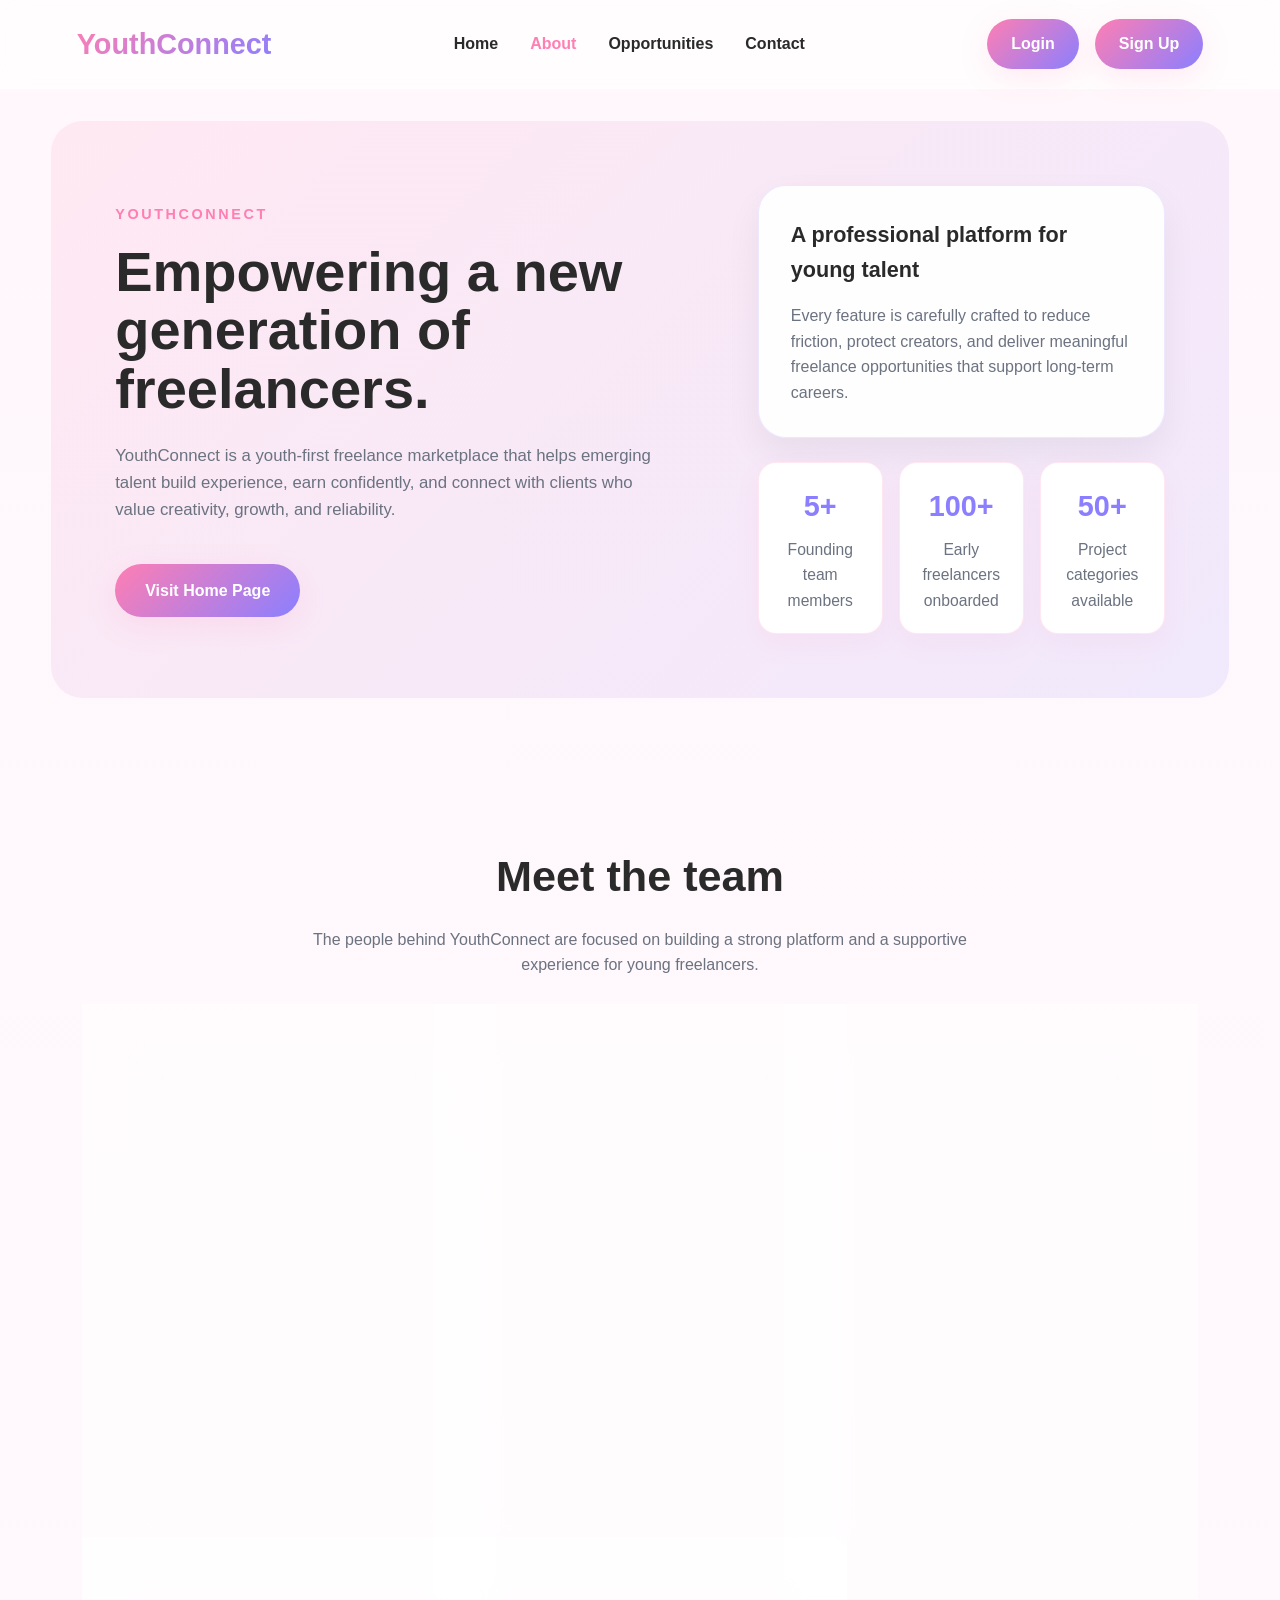
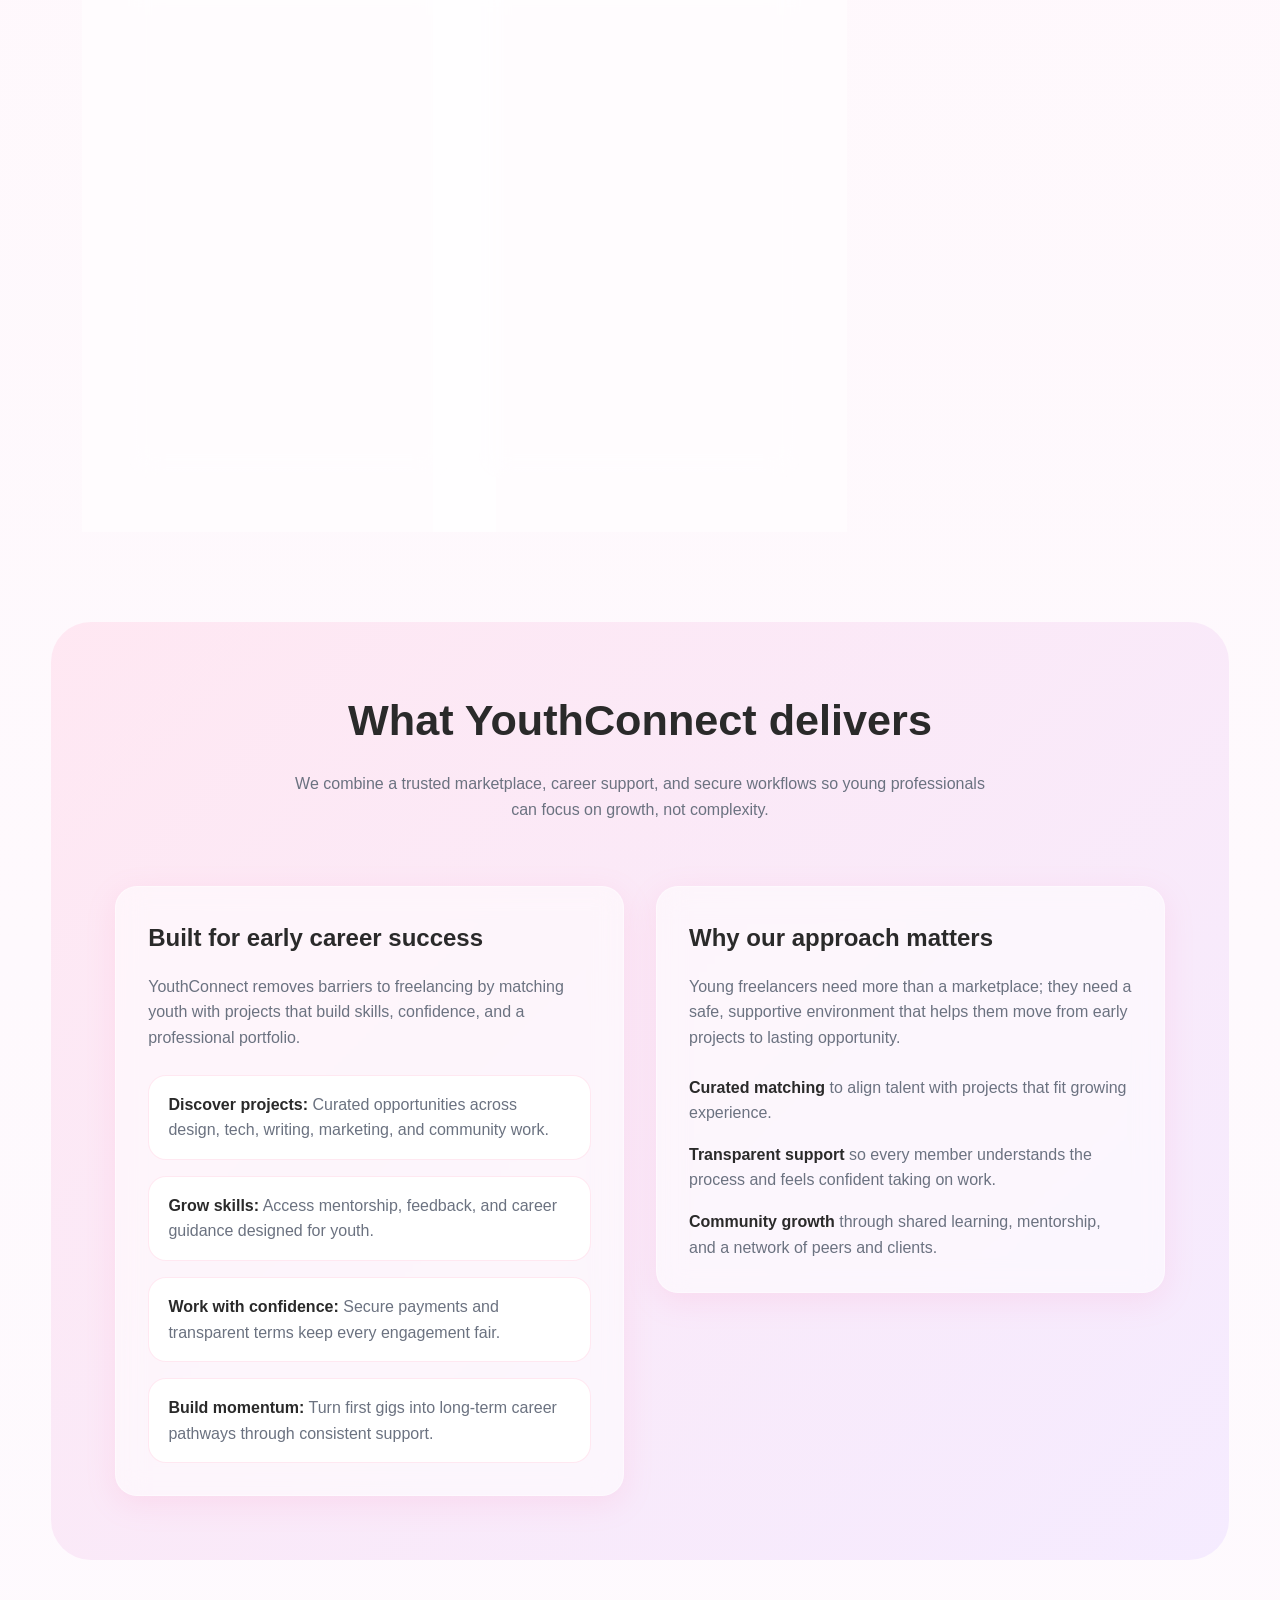
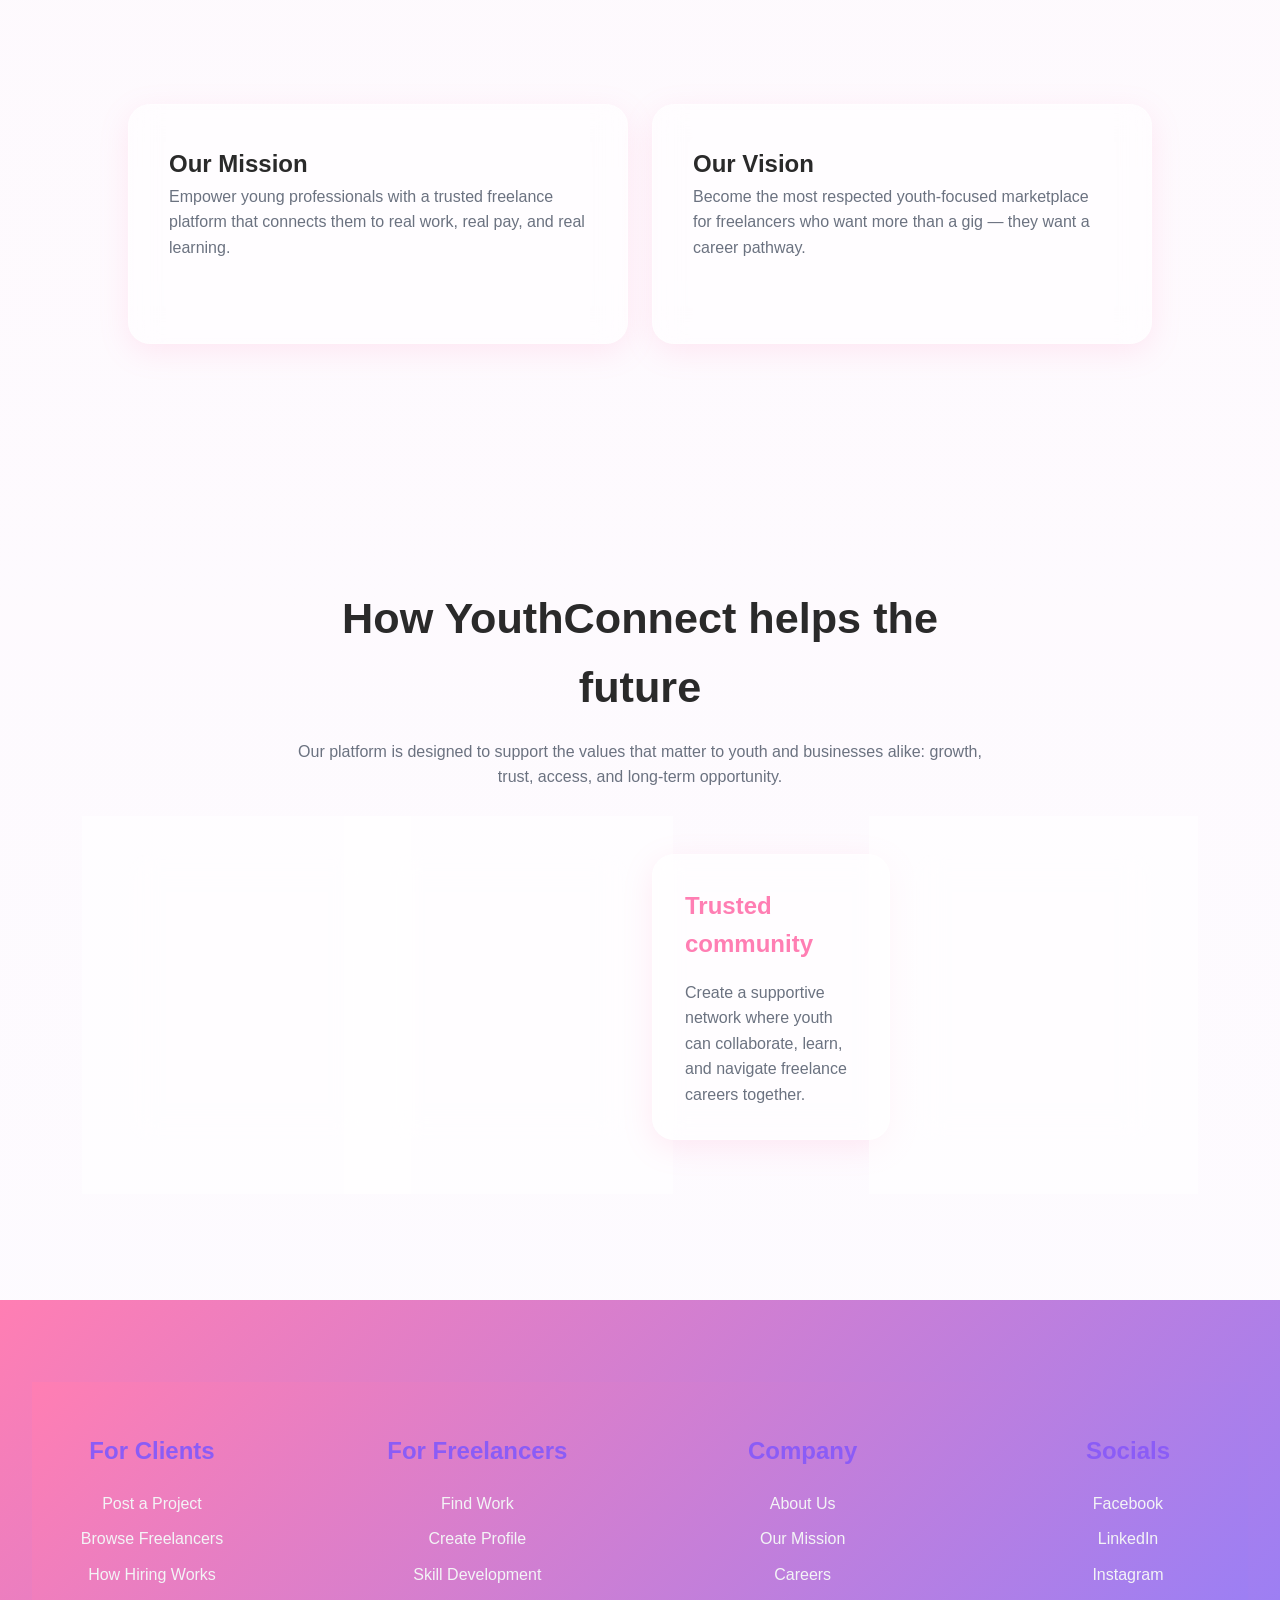
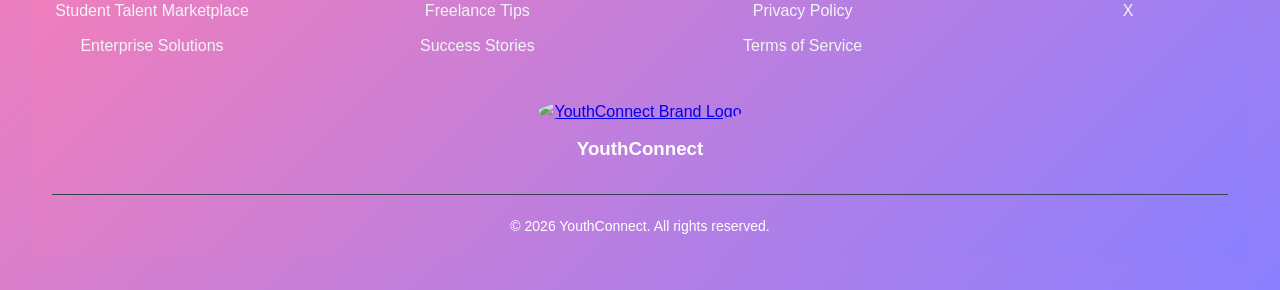
==== about.html @ 181a92e0 "added about html css" ====
<!DOCTYPE html>
<html lang="en">
<head>
    <meta charset="UTF-8">
    <meta name="viewport" content="width=device-width, initial-scale=1.0">
    <title>About YouthConnect</title>
    <link rel="stylesheet" href="about.css" />
    <link rel="stylesheet" href="navbar.css">
    <!-- FontAwesome Icons (Mirrored from opportunities page for the navbar elements) -->
    <link rel="stylesheet" href="https://cdnjs.cloudflare.com/ajax/libs/font-awesome/6.5.1/css/all.min.css">
    <!-- Google Fonts -->
    <link rel="preconnect" href="https://fonts.googleapis.com">
    <link rel="preconnect" href="https://fonts.gstatic.com" crossorigin>
    <link href="https://fonts.googleapis.com/css2?family=Plus+Jakarta+Sans:wght=400;500;600;700;800&display=swap" rel="stylesheet">
</head>
<body>

    <header class="navbar">
        <div class="logo">
            <h1>YouthConnect</h1>
        </div>

        <nav>
            <ul class="nav-links">
                <li><a href="home.html">Home</a></li>
                <li><a href="about.html" class="active">About</a></li>
                <li><a href="opportunities.html">Opportunities</a></li>
                <li><a href="contact.html">Contact</a></li>
            </ul>
        </nav>

        <div class="auth-wrapper">
            <!-- State A: Logged Out UI -->
            <div class="auth-buttons" id="logged-out-ui">
                <a href="login.html" class="login-btn">Login</a>
                <a href="signup.html" class="signup-btn">Sign Up</a>
            </div>

            <!-- State B: Logged In User UI (Managed by navbar.js) -->
            <div class="user-profile-menu" id="logged-in-ui" style="display: none;">
                <div class="profile-trigger" style="display: flex; align-items: center; gap: 0.5rem; cursor: pointer;">
                    <span id="user-display-name" style="font-weight: 600; font-size: 0.95rem;">User</span>
                    <i class="fa-solid fa-circle-user" style="font-size: 1.8rem; color: #8b7fff;"></i>
                    <i class="fa-solid fa-chevron-down" style="font-size: 0.75rem; opacity: 0.7;"></i>
                </div>
                
                <div class="profile-dropdown" id="profile-dropdown-menu" style="display: none;">
                    <a href="#" id="logout-link"><i class="fa-solid fa-right-from-bracket"></i> Log Out</a>
                </div>
            </div>
        </div>
    </header>

    <main>
        <section class="about-hero" id="about">
            <div class="about-hero-copy">
                <span class="eyebrow">YouthConnect</span>
                <h1>Empowering a new generation of freelancers.</h1>
                <p>YouthConnect is a youth-first freelance marketplace that helps emerging talent build experience, earn confidently, and connect with clients who value creativity, growth, and reliability.</p>
                <div class="hero-actions">
                    <a href="home.html" class="primary-btn">Visit Home Page</a>
                </div>
            </div>

            <aside class="hero-highlight">
                <div class="hero-card">
                    <h3>A professional platform for young talent</h3>
                    <p>Every feature is carefully crafted to reduce friction, protect creators, and deliver meaningful freelance opportunities that support long-term careers.</p>
                </div>
                <div class="stats-group">
                    <div class="stat-pill">
                        <strong>5+</strong>
                        <span>Founding team members</span>
                    </div>
                    <div class="stat-pill">
                        <strong>100+</strong>
                        <span>Early freelancers onboarded</span>
                    </div>
                    <div class="stat-pill">
                        <strong>50+</strong>
                        <span>Project categories available</span>
                    </div>
                </div>
            </aside>
        </section>

        <section class="team" id="team">
            <div class="section-heading">
                <h2>Meet the team</h2>
                <p>The people behind YouthConnect are focused on building a strong platform and a supportive experience for young freelancers.</p>
            </div>

            <div class="team-grid">
                <article class="profile-card card">
                    <img src="matt.jpg" alt="Founder of YouthConnect">
                    <h3>Matthew Adriaanse</h3>
                    <p>Leading the vision to make freelance work accessible for young people.</p>
                </article>
                <article class="profile-card card">
                    <img src="zara.jpg" alt="Product Lead at YouthConnect">
                    <h3>Zaraah Okkers</h3>
                    <p>Designs intuitive tools and features that help talent thrive.</p>
                </article>
                <article class="profile-card card">
                    <img src="nhlaks.jpg" alt="Community Lead at YouthConnect">
                    <h3>Nhlakanipho Luthuli</h3>
                    <p>Builds support, mentorship, and learning programs for our members.</p>
                </article>
                <article class="profile-card card">
                    <img src="khanya.jpg" alt="Growth Lead at YouthConnect">
                    <h3>Khanya Gcilitshana</h3>
                    <p>Expands opportunities and partnerships for freelancers and clients.</p>
                </article>
                <article class="profile-card card">
                    <img src="ish.png" alt="Support Lead at YouthConnect">
                    <h3>Ishma-iel Gray</h3>
                    <p>Ensures every member receives prompt help and a safe experience.</p>
                </article>
            </div>
        </section>

        <section class="about-section">
            <div class="section-heading">
                <h2>What YouthConnect delivers</h2>
                <p>We combine a trusted marketplace, career support, and secure workflows so young professionals can focus on growth, not complexity.</p>
            </div>

            <div class="about-grid">
                <div class="card">
                    <h3>Built for early career success</h3>
                    <p>YouthConnect removes barriers to freelancing by matching youth with projects that build skills, confidence, and a professional portfolio.</p>

                    <ul class="feature-list">
                        <li><strong>Discover projects:</strong> Curated opportunities across design, tech, writing, marketing, and community work.</li>
                        <li><strong>Grow skills:</strong> Access mentorship, feedback, and career guidance designed for youth.</li>
                        <li><strong>Work with confidence:</strong> Secure payments and transparent terms keep every engagement fair.</li>
                        <li><strong>Build momentum:</strong> Turn first gigs into long-term career pathways through consistent support.</li>
                    </ul>
                </div>

                <div class="card">
                    <h3>Why our approach matters</h3>
                    <p>Young freelancers need more than a marketplace; they need a safe, supportive environment that helps them move from early projects to lasting opportunity.</p>

                    <ul class="feature-list simple-list">
                        <li><strong>Curated matching</strong> to align talent with projects that fit growing experience.</li>
                        <li><strong>Transparent support</strong> so every member understands the process and feels confident taking on work.</li>
                        <li><strong>Community growth</strong> through shared learning, mentorship, and a network of peers and clients.</li>
                    </ul>
                </div>
            </div>
        </section>

        <section class="mission-vision">
            <div class="card">
                <h2>Our Mission</h2>
                <p>Empower young professionals with a trusted freelance platform that connects them to real work, real pay, and real learning.</p>
            </div>
            <div class="card">
                <h2>Our Vision</h2>
                <p>Become the most respected youth-focused marketplace for freelancers who want more than a gig — they want a career pathway.</p>
            </div>
        </section>

        <section class="values">
            <div class="section-heading">
                <h2>How YouthConnect helps the future</h2>
                <p>Our platform is designed to support the values that matter to youth and businesses alike: growth, trust, access, and long-term opportunity.</p>
            </div>

            <div class="values-grid">
                <div class="card">
                    <h3>Skill growth</h3>
                    <p>Deliver training, workshops, and project feedback that prepares youth for tomorrow’s economy.</p>
                </div>
                <div class="card">
                    <h3>Economic access</h3>
                    <p>Open up new income opportunities through freelance work with fair fees and transparent terms.</p>
                </div>
                <div class="card">
                    <h3>Trusted community</h3>
                    <p>Create a supportive network where youth can collaborate, learn, and navigate freelance careers together.</p>
                </div>
                <div class="card">
                    <h3>Future pathways</h3>
                    <p>Connect young talent with mentors, internships, and career-building opportunities beyond one-off jobs.</p>
                </div>
            </div>
        </section>

        <footer>
           <!-- Footer -->
    <footer class="footer">
        <div class="footer-container">
            <div class="footer-column">
                <h3>For Clients</h3>
                <a href="#">Post a Project</a>
                <a href="#">Browse Freelancers</a>
                <a href="#">How Hiring Works</a>
                <a href="#">Student Talent Marketplace</a>
                <a href="#">Enterprise Solutions</a>
            </div>

            <div class="footer-column">
                <h3>For Freelancers</h3>
                <a href="#">Find Work</a>
                <a href="#">Create Profile</a>
                <a href="#">Skill Development</a>
                <a href="#">Freelance Tips</a>
                <a href="#">Success Stories</a>
            </div>

            <div class="footer-column">
                <h3>Company</h3>
                <a href="#">About Us</a>
                <a href="#">Our Mission</a>
                <a href="#">Careers</a>
                <a href="#">Privacy Policy</a>
                <a href="#">Terms of Service</a>
            </div>

            <div class="footer-column">
                <h3>Socials</h3>
                <a href="#">Facebook</a>
                <a href="#">LinkedIn</a>
                <a href="#">Instagram</a> 
                <a href="#">X</a> 
            </div>
        </div>

        <div class="footer-brand">
            <a href="https://ibb.co/zVdP4JpR"><img src="https://i.ibb.co/fdJrxvfp/Chat-GPT-Image-Jun-17-2026-10-28-59-AM.png" alt="YouthConnect Brand Logo" border="0"></a>
            <h3>YouthConnect</h3>
        </div>

        <div class="footer-bottom">
            <p>&copy; 2026 YouthConnect. All rights reserved.</p>
        </div>
    
        </footer>
    </main>

    <!-- Script placed safely outside of main component wrapper to prevent execution delays -->
    <script src="navbar.js"></script>
</body>
</html>
---- about.css ----
/* =========================
   ROOT
========================= */

:root {
    --pink-main: #ff7eb3;
    --pink-soft: #ffc1dd;
    --pink-light: #fff0f6;

    --purple: #8b7fff;

    --white: #ffffff;

    --text-dark: #2a2a2a;
    --text-light: #6b7280;

    --border: #f1d4e4;

    --shadow:
        0 8px 30px rgba(255, 126, 179, 0.15);

    --gradient:
        linear-gradient(
            135deg,
            #ff7eb3,
            #8b7fff
        );

    --radius: 22px;
}

/* =========================
   RESET
========================= */

* {
    margin: 0;
    padding: 0;

    box-sizing: border-box;
}

html {
    scroll-behavior: smooth;
}

body {
    font-family: "Inter", sans-serif;

    background:
        linear-gradient(
            to bottom,
            #fff7fb,
            #fdfbff
        );

    color: var(--text-dark);

    line-height: 1.6;
}

/* =========================
   HERO
========================= */

.hero {
    min-height: 92vh;

    display: flex;
    justify-content: center;
    align-items: center;

    text-align: center;

    padding: 4rem 6%;
}

.hero-content {
    max-width: 850px;
}

.hero h2 {
    font-size: 4.2rem;

    line-height: 1.1;

    margin-bottom: 1.5rem;

    font-weight: 800;

    background: var(--gradient);

    -webkit-background-clip: text;
    background-clip: text;

    color: transparent;
}

.hero p {
    font-size: 1.2rem;

    color: var(--text-light);

    margin-bottom: 2rem;
}

.hero-buttons {
    display: flex;

    justify-content: center;

    gap: 1rem;

    flex-wrap: wrap;
}

/* =========================
   BUTTONS
========================= */

.primary-btn {
    display: inline-block;

    text-decoration: none;

    background: var(--gradient);

    color: var(--white);

    padding: 14px 30px;

    border-radius: 999px;

    font-weight: 600;

    border: none;

    cursor: pointer;

    box-shadow: var(--shadow);

    transition: 0.3s ease;
}

.primary-btn:hover {
    transform: translateY(-3px);
}

.secondary-btn {
    display: inline-block;

    text-decoration: none;

    color: var(--text-dark);

    padding: 14px 30px;

    border-radius: 999px;

    border: 1px solid var(--border);

    background: rgba(255,255,255,0.6);

    font-weight: 600;

    transition: 0.3s ease;
}

.secondary-btn:hover {
    background: rgba(255,255,255,0.9);
}

/* =========================
   SECTIONS
========================= */

section {
    padding: 6rem 6%;
}

.section-heading {
    text-align: center;

    max-width: 700px;

    margin: auto auto 4rem;
}

.section-heading h2 {
    font-size: 2.7rem;

    margin-bottom: 1rem;
}

.section-heading p {
    color: var(--text-light);
}

/* =========================
   HOW IT WORKS
========================== */
.how-it-works {
  padding: 6rem 2rem;
  text-align: center;
}

.how-it-works h2 {
  font-size: 2.5rem;
  margin-bottom: 1rem;
}

.section-subtitle {
  margin-bottom: 3rem;
  color: #666;
}

.steps-container {
  display: flex;
  justify-content: center;
  gap: 2rem;
  flex-wrap: wrap;
}

.step-card {
  width: 250px;
  padding: 2rem;
  border-radius: 15px;
  background: white;
  box-shadow: 0 5px 15px rgba(0, 0, 0, 0.1);
  transition: all 0.3s ease;
}

.step-card:hover {
  transform: translateY(-8px);
}

.step-card h3 {
  margin-bottom: 1rem;
}

.step-card i {
  font-size: 3rem;
  margin-bottom: 1rem;
  background: var(--gradient);
  background-clip: text;
  -webkit-background-clip: text;
  color: transparent;
}

.step-card:hover i {
  transform: scale(1.2);
}

.step-card i {
  transition: transform 0.3s ease;
}
/* =========================
   ABOUT SECTION
========================= */

.about-section {
    background:
        linear-gradient(
            135deg,
            rgba(255, 228, 240, 0.8),
            rgba(243, 232, 255, 0.8)
        );

    border-radius: 40px;

    margin: 0 4%;
}

/* =========================
   CARDS
========================= */

.cards-container {
    display: grid;

    grid-template-columns:
        repeat(auto-fit, minmax(260px, 1fr));

    gap: 2rem;
}

.card {
    background:
        rgba(255,255,255,0.55);

    -webkit-backdrop-filter: blur(14px);
    backdrop-filter: blur(14px);

    border:
        1px solid rgba(255,255,255,0.4);

    border-radius: var(--radius);

    padding: 2rem;

    box-shadow: var(--shadow);

    transition: 0.3s ease;
}

.card:hover {
    transform: translateY(-8px);

    box-shadow:
        0 18px 40px rgba(255, 126, 179, 0.18);
}

.card h3 {
    margin-bottom: 1rem;

    font-size: 1.5rem;
}

.card p {
    color: var(--text-light);
}

/* =========================
   OPPORTUNITY GRID
========================= */

.opportunity-grid {
    display: grid;

    grid-template-columns:
        repeat(auto-fit, minmax(260px, 1fr));

    gap: 1.5rem;

    margin-top: 3rem;
}

.opportunity-card {
    background:
        rgba(255,255,255,0.7);

    -webkit-backdrop-filter: blur(12px);
    backdrop-filter: blur(12px);

    border:
        1px solid rgba(255,255,255,0.5);

    border-radius: 24px;

    padding: 2rem;

    min-height: 180px;

    display: flex;
    justify-content: space-between;
    align-items: flex-start;

    transition: 0.3s ease;

    box-shadow:
        0 8px 25px rgba(255, 126, 179, 0.12);
}

.opportunity-card:hover {
    transform: translateY(-6px);

    box-shadow:
        0 16px 40px rgba(255, 126, 179, 0.2);
}

.opportunity-card h3 {
    font-size: 1.7rem;

    font-weight: 600;

    line-height: 1.3;

    max-width: 180px;
}

.opportunity-card span {
    font-size: 2rem;
}

/* MOBILE */

@media (max-width: 600px) {

    .opportunity-card {
        min-height: 150px;
    }

    .opportunity-card h3 {
        font-size: 1.4rem;
    }

}
/* =========================
   CONTACT FORM
========================= */

.contact-form {
    max-width: 700px;

    margin: auto;

    display: flex;
    flex-direction: column;

    gap: 1rem;
}

.contact-form input,
.contact-form textarea {
    width: 100%;

    padding: 16px;

    border-radius: 16px;

    border: none;

    background:
        rgba(255,255,255,0.75);

    font-size: 1rem;

    font-family: inherit;

    box-shadow:
        0 4px 15px rgba(0,0,0,0.03);
}

.contact-form textarea {
    min-height: 180px;

    resize: vertical;
}

.contact-form input:focus,
.contact-form textarea:focus {
    outline: none;

    box-shadow:
        0 0 0 4px rgba(255, 193, 221, 0.6);
}

.about-hero {
    display: grid;
    grid-template-columns: 1.2fr 0.8fr;
    align-items: center;
    gap: 2rem;
    background: linear-gradient(135deg, rgba(255, 126, 179, 0.12), rgba(139, 127, 255, 0.12));
    border-radius: 32px;
    padding: 4rem 5%;
    margin: 2rem 4%;
}

.about-hero-copy {
    max-width: 640px;
}

.about-hero-copy .eyebrow {
    display: inline-block;
    margin-bottom: 1rem;
    font-size: 0.9rem;
    font-weight: 700;
    letter-spacing: 0.18em;
    text-transform: uppercase;
    color: var(--pink-main);
}

.about-hero-copy h1 {
    font-size: 3.5rem;
    line-height: 1.05;
    margin-bottom: 1.5rem;
    color: var(--text-dark);
}

.about-hero-copy p {
    font-size: 1.05rem;
    color: var(--text-light);
    max-width: 560px;
}

.hero-actions {
    margin-top: 2.5rem;
}

.hero-highlight {
    display: grid;
    gap: 1.5rem;
}

.hero-card {
    background: rgba(255, 255, 255, 0.95);
    border-radius: 28px;
    padding: 2rem;
    border: 1px solid rgba(139, 127, 255, 0.16);
    box-shadow: 0 16px 36px rgba(0, 0, 0, 0.06);
}

.hero-card h3 {
    font-size: 1.35rem;
    margin-bottom: 1rem;
}

.hero-card p {
    color: var(--text-light);
}

.stats-group {
    display: grid;
    grid-template-columns: repeat(3, minmax(0, 1fr));
    gap: 1rem;
}

.stat-pill {
    background: var(--white);
    border: 1px solid rgba(255, 126, 179, 0.18);
    border-radius: 18px;
    padding: 1.2rem 1rem;
    text-align: center;
    box-shadow: 0 10px 24px rgba(255, 126, 179, 0.08);
}

.stat-pill strong {
    display: block;
    font-size: 1.8rem;
    color: var(--purple);
    margin-bottom: 0.5rem;
}

.stat-pill span {
    color: var(--text-light);
    font-size: 0.98rem;
}

.about-section {
    background: linear-gradient(135deg, rgba(255, 228, 240, 0.82), rgba(243, 232, 255, 0.82));
    border-radius: 40px;
    margin: 0 4%;
    padding: 4rem 5%;
}

.about-grid {
    display: grid;
    grid-template-columns: repeat(2, minmax(320px, 1fr));
    gap: 2rem;
    align-items: start;
    margin-top: 2rem;
}

.feature-list {
    list-style: none;
    margin-top: 1.5rem;
    display: grid;
    gap: 1rem;
}

.feature-list li {
    background: rgba(255, 255, 255, 0.92);
    border: 1px solid rgba(255, 126, 179, 0.18);
    padding: 1rem 1.2rem;
    border-radius: 18px;
    color: var(--text-light);
}

.feature-list.simple-list li {
    border: none;
    background: transparent;
    padding: 0;
}

.feature-list strong {
    color: var(--text-dark);
}

.mission-vision {
    display: grid;
    grid-template-columns: repeat(2, minmax(260px, 1fr));
    gap: 1.5rem;
    margin: 3rem 4%;
}

.mission-vision .card {
    padding: 2.5rem;
    min-height: 240px;
}

.values {
    margin: 0 4%;
}

.values-grid {
    display: grid;
    grid-template-columns: repeat(4, minmax(220px, 1fr));
    gap: 1.5rem;
}

.values-grid .card {
    min-height: 220px;
    padding: 2rem;
}

.values-grid h3 {
    color: var(--pink-main);
    margin-bottom: 1rem;
}

.team {
    margin: 3rem 4%;
}

.team-grid {
    display: grid;
    grid-template-columns: repeat(auto-fit, minmax(240px, 1fr));
    gap: 1.8rem;
}

.profile-card {
    overflow: hidden;
}

.profile-card img {
    width: 100%;
    height: 280px;
    object-fit: cover;
    border-radius: 18px;
    margin-bottom: 1.5rem;
}

.profile-card h3 {
    margin-top: 0;
    font-size: 1.3rem;
    color: var(--purple);
}

.profile-card p {
    color: var(--text-light);
}

footer {
    text-align: center;
    padding: 2rem;
    margin-top: 4rem;
    background: var(--gradient);
    color: var(--white);
}

@media (max-width: 900px) {
    .about-hero {
        grid-template-columns: 1fr;
        text-align: left;
    }

    .stat-grid,
    .stats-group {
        grid-template-columns: repeat(2, minmax(0, 1fr));
    }

    .mission-vision {
        grid-template-columns: 1fr;
    }
}

@media (max-width: 760px) {
    .about-hero-copy h1 {
        font-size: 2.4rem;
    }

    .about-grid,
    .values-grid,
    .stats-group {
        grid-template-columns: 1fr;
    }

    .about-hero {
        padding: 3rem 3rem;
    }
}

@media (max-width: 600px) {
    .about-hero {
        margin: 1rem 1rem;
        padding: 2.5rem 1.5rem;
    }

    .section-heading h2 {
        font-size: 2rem;
    }

    .hero-card,
    .stat-pill,
    .card {
        padding: 1.5rem;
    }
}

/* =========================
   RESPONSIVE
========================= */

@media (max-width: 900px) {

    .navbar {
        flex-direction: column;

        gap: 1.5rem;
    }

    .hero h2 {
        font-size: 3rem;
    }

    .nav-links {
        flex-wrap: wrap;

        justify-content: center;
    }

}

@media (max-width: 600px) {

    .hero h2 {
        font-size: 2.3rem;
    }

    .hero p {
        font-size: 1rem;
    }

    .section-heading h2 {
        font-size: 2rem;
    }

}


.footer {
    background-color: #1f2937;
    color: white;
    padding: 50px 20px 20px;
    margin-top: 50px;
}

.footer-container {
    display: flex;
    justify-content: space-between;
    flex-wrap: wrap;
    gap: 30px;
    max-width: 1200px;
    margin: auto;
}

.footer-column {
    display: flex;
    flex-direction: column;
    min-width: 200px;
}

.footer-column h3 {
    margin-bottom: 20px;
    color: #8b5cf6;
    font-size: 24px;
}

.footer-column a {
    text-decoration: none;
    color: #f3f4f6;
    margin-bottom: 10px;
    transition: color 0.3s;
}

.footer-column a:hover {
    color: #f472b6;
}

.footer-brand {
    display: flex;
    flex-direction: column;
    align-items: center;
    margin: 30px 0;
}

.footer-brand img {
    width: 90px;
    height: 90px;
    border-radius: 50%;
}

.footer-brand h3 {
    color: white;
    margin-top: 10px;
}

.footer-bottom {
    border-top: 1px solid #374151;
    text-align: center;
    margin-top: 30px;
    padding-top: 20px;
    font-size: 14px;
}

/* =========================
   RESPONSIVE
========================= */

@media (max-width: 900px) {
    .navbar {
        flex-direction: column;
        gap: 1rem;
    }

    .nav-links {
        flex-wrap: wrap;
        justify-content: center;
    }
}

@media (max-width: 768px) {
    .section-heading h2 {
        font-size: 2.2rem;
    }

    .section-heading p {
        font-size: 1rem;
    }
}
---- navbar.css ----
/* =========================
   NAVBAR
========================= */

.navbar {
    position: sticky;
    top: 0;

    display: flex;
    justify-content: space-between;
    align-items: center;

    padding: 1.2rem 6%;

    background: rgba(255, 255, 255, 0.7);

    -webkit-backdrop-filter: blur(14px);
    backdrop-filter: blur(14px);

    border-bottom: 1px solid rgba(255, 255, 255, 0.3);

    z-index: 1000;
}

/* LOGO */

.logo h1 a {
    text-decoration: none;
    font-size: 1.8rem;
    font-weight: 800;

    background: linear-gradient(
        135deg,
        #ff7eb3,
        #8b7fff
    );

    -webkit-background-clip: text;
    background-clip: text;

    color: transparent;

    cursor: pointer;
}

.logo h1 {
    text-decoration: none;
    font-size: 1.8rem;
    font-weight: 800;

    background: linear-gradient(
        135deg,
        #ff7eb3,
        #8b7fff
    );

    -webkit-background-clip: text;
    background-clip: text;

    color: transparent;

    cursor: pointer;
}

/* NAV LINKS */

.nav-links {
    display: flex;
    gap: 2rem;

    list-style: none;
}

.nav-links a {
    text-decoration: none;
    color: #2a2a2a;

    font-weight: 600;

    transition: 0.3s ease;
}

.nav-links a:hover {
    color: #ff7eb3;
}

/* AUTH BUTTONS */

.auth-buttons {
    display: flex;
    gap: 1rem;
}

.login-btn,
.signup-btn {
    text-decoration: none;

    background: linear-gradient(
        135deg,
        #ff7eb3,
        #8b7fff
    );

    color: white;

    padding: 12px 24px;

    border-radius: 999px;

    font-weight: 600;

    transition: 0.3s ease;

    box-shadow: 0 8px 30px rgba(255, 126, 179, 0.15);
}

.login-btn:hover,
.signup-btn:hover {
    transform: translateY(-2px);
}

/* RESPONSIVE */

@media (max-width: 900px) {

    .navbar {
        flex-direction: column;
        gap: 1rem;
    }

    .nav-links {
        flex-wrap: wrap;
        justify-content: center;
    }
}

@media (max-width: 600px) {

    .nav-links {
        gap: 1rem;
    }

    .login-btn,
    .signup-btn {
        padding: 10px 18px;
    }
}

.nav-links .active {
    color: var(--pink-main);
}

.profile-menu {
    position: relative;
}

.profile-toggle {
    width: 50px;
    height: 50px;
    border-radius: 50%;
    border: none;
    cursor: pointer;

    background: var(--gradient);
    color: white;

    font-size: 1.1rem;

    display: flex;
    justify-content: center;
    align-items: center;

    box-shadow: var(--shadow);
}

.profile-toggle:hover {
    transform: translateY(-2px);
}

.dropdown {
    position: absolute;
    right: 0;
    top: 60px;

    width: 220px;

    background: white;

    border-radius: 20px;

    box-shadow: 0 10px 30px rgba(0,0,0,0.1);

    overflow: hidden;
}

.dropdown a,
.dropdown button {
    width: 100%;

    display: flex;
    align-items: center;

    gap: 10px;

    padding: 15px 20px;

    border: none;
    background: none;

    text-decoration: none;

    color: #333;

    font-size: 1rem;

    cursor: pointer;
}

.dropdown a:hover,
.dropdown button:hover {
    background: #f8f8f8;
}

.hidden {
    display: none;
}

/* Container management */
.auth-wrapper {
    position: relative;
    display: flex;
    align-items: center;
}

.user-profile-menu {
    display: flex;
    align-items: center;
    position: relative;
}

/* Floating overlay drop menu framework adjustments */
.profile-dropdown {
    position: absolute;
    top: 130%;
    right: 0;
    background-color: #ffffff;
    border: 1px solid #f1d4e4; /* Matching your custom design system variable */
    border-radius: 12px;
    min-width: 160px;
    box-shadow: 0px 8px 24px rgba(255, 126, 179, 0.1);
    z-index: 1000;
    overflow: hidden;
}

.profile-dropdown a {
    display: flex;
    align-items: center;
    gap: 0.75rem;
    padding: 0.75rem 1rem;
    color: #2a2a2a;
    text-decoration: none;
    font-size: 0.9rem;
    font-weight: 500;
    transition: background 0.2s;
}

.profile-dropdown a:hover {
    background-color: #fff5f9;
    color: #ff7eb3;
}
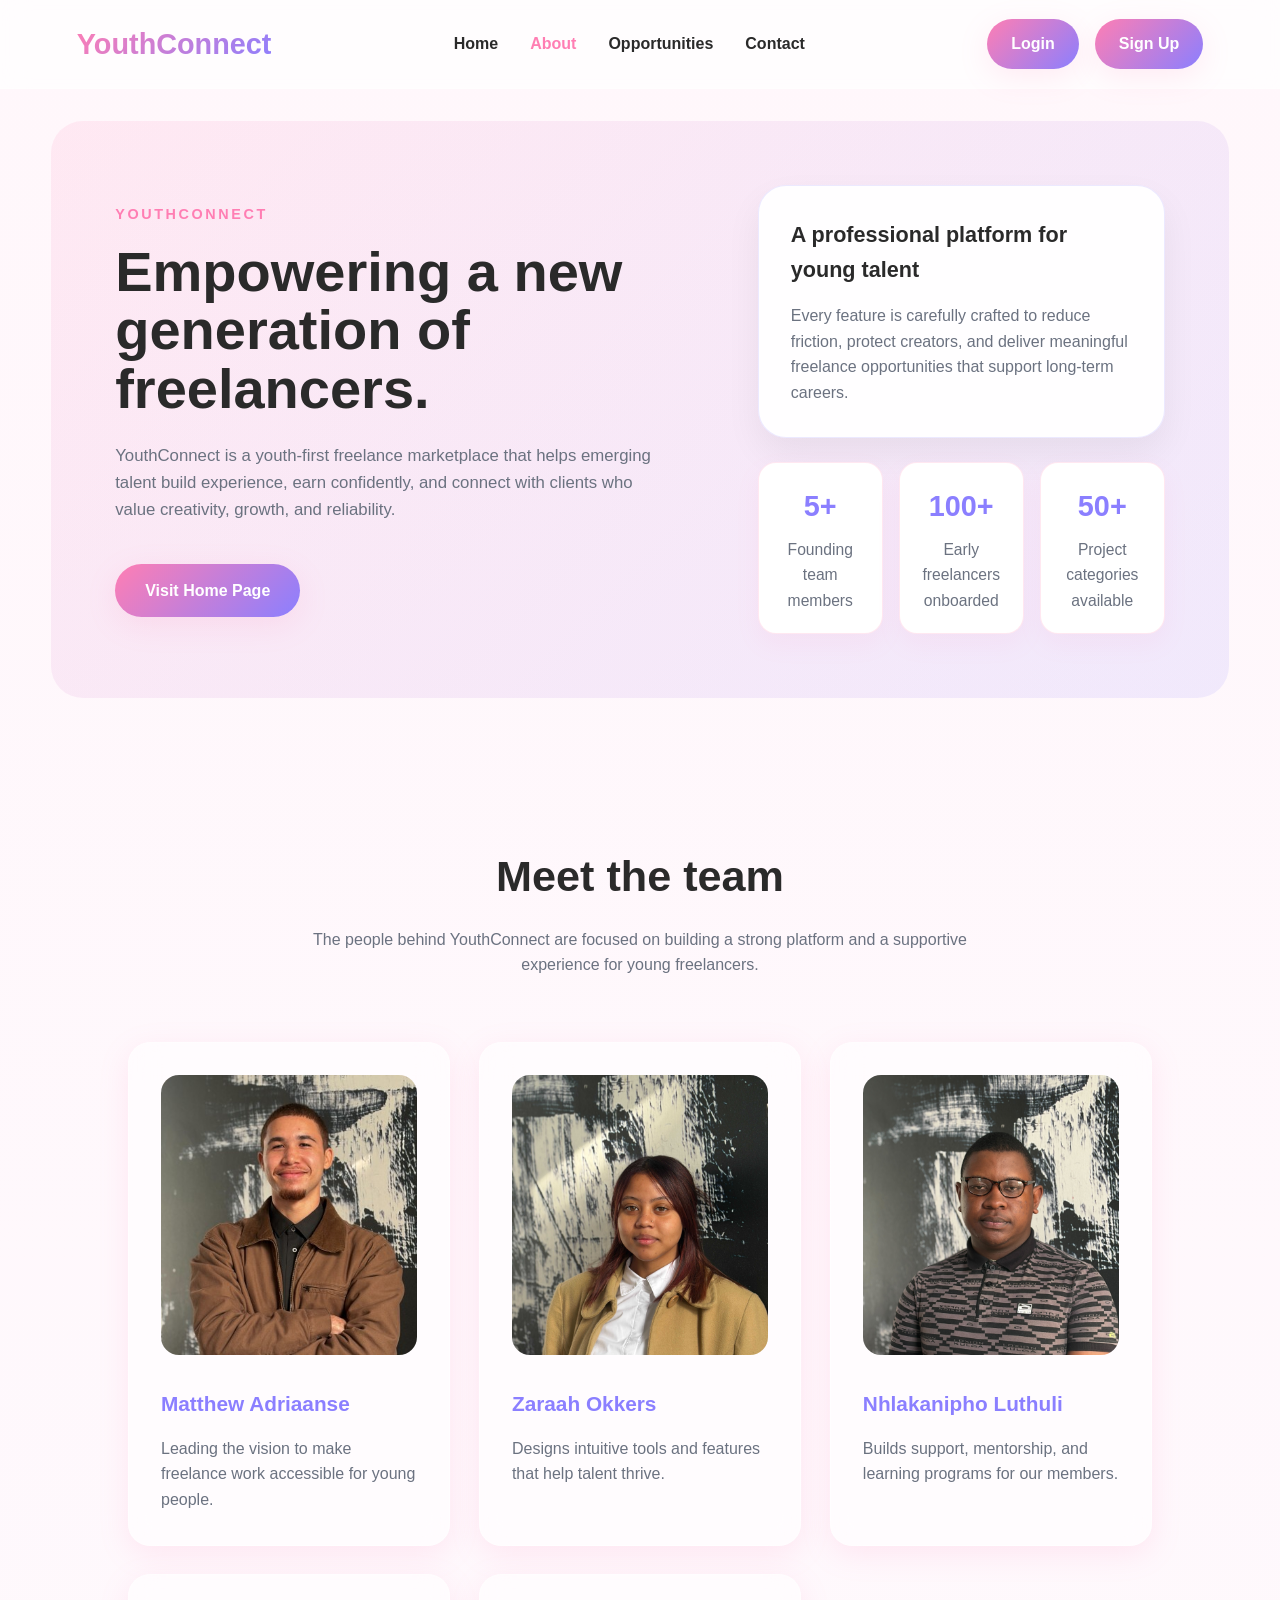
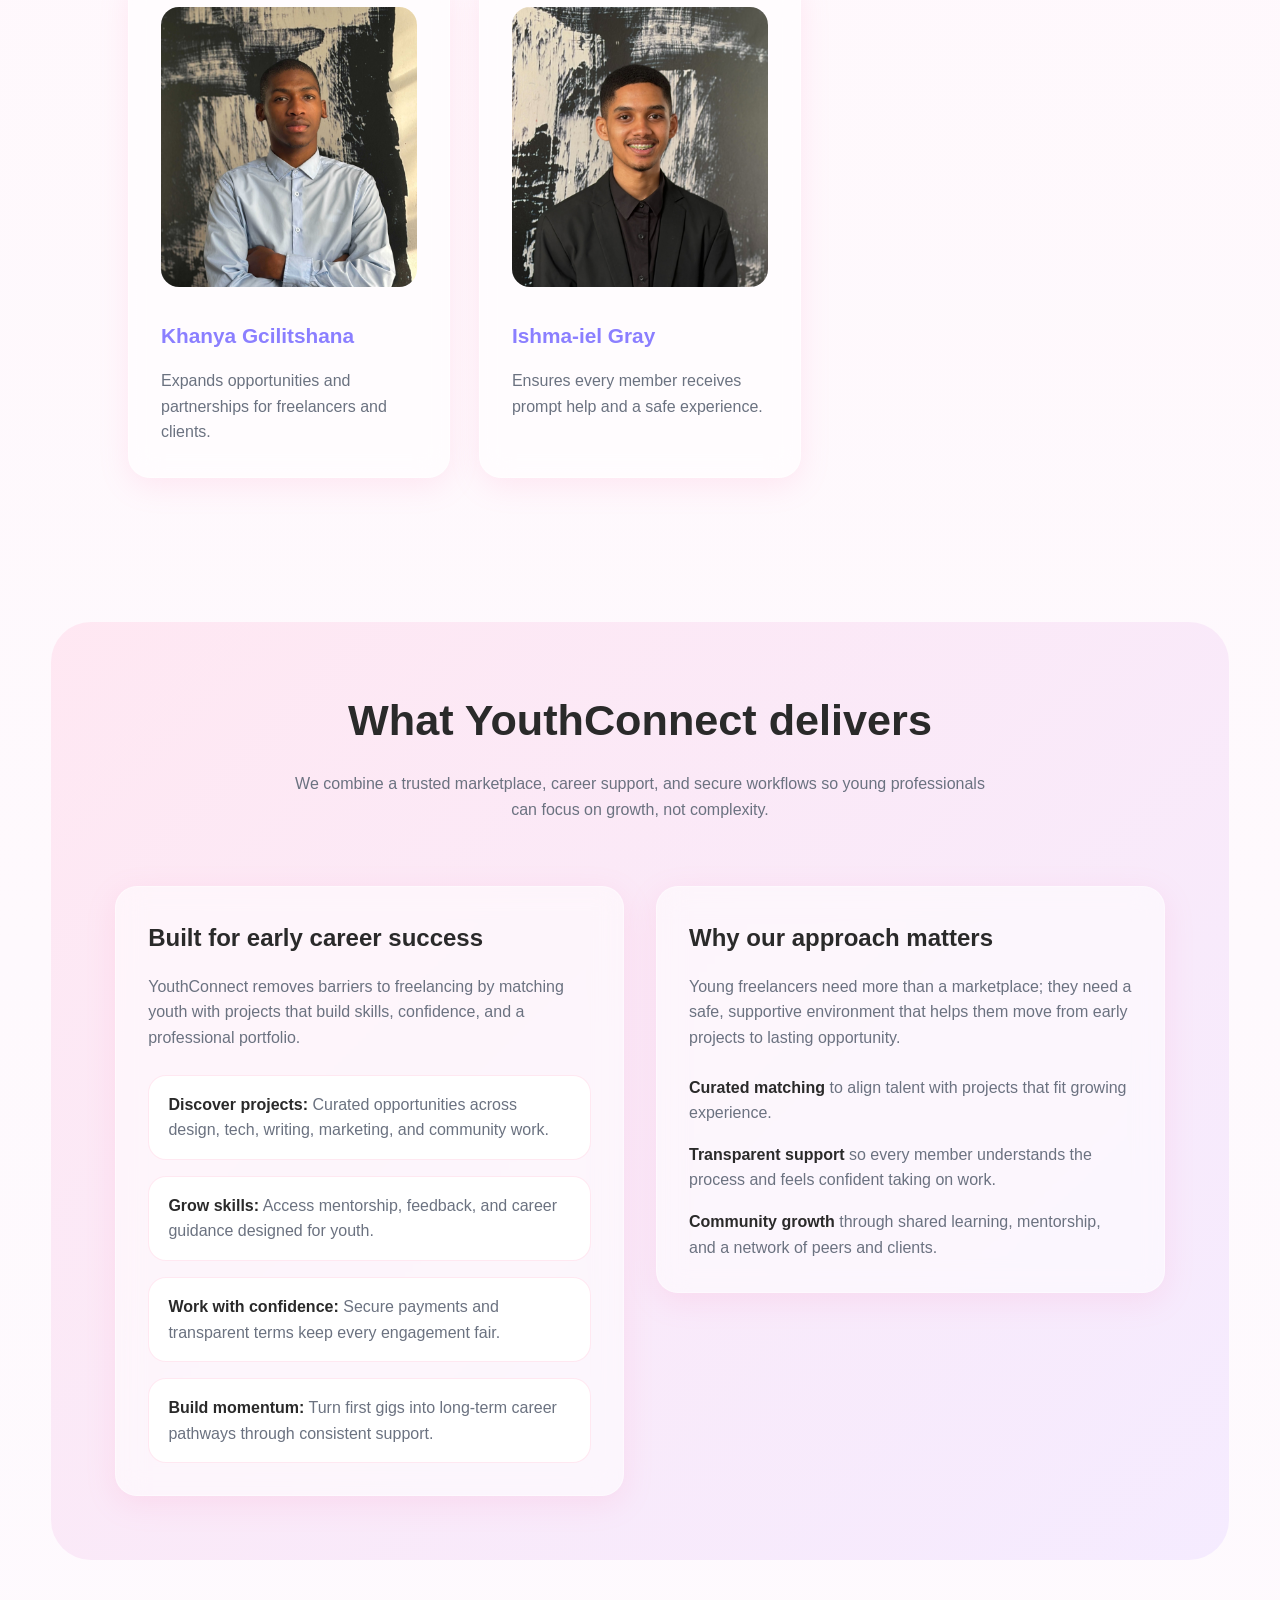
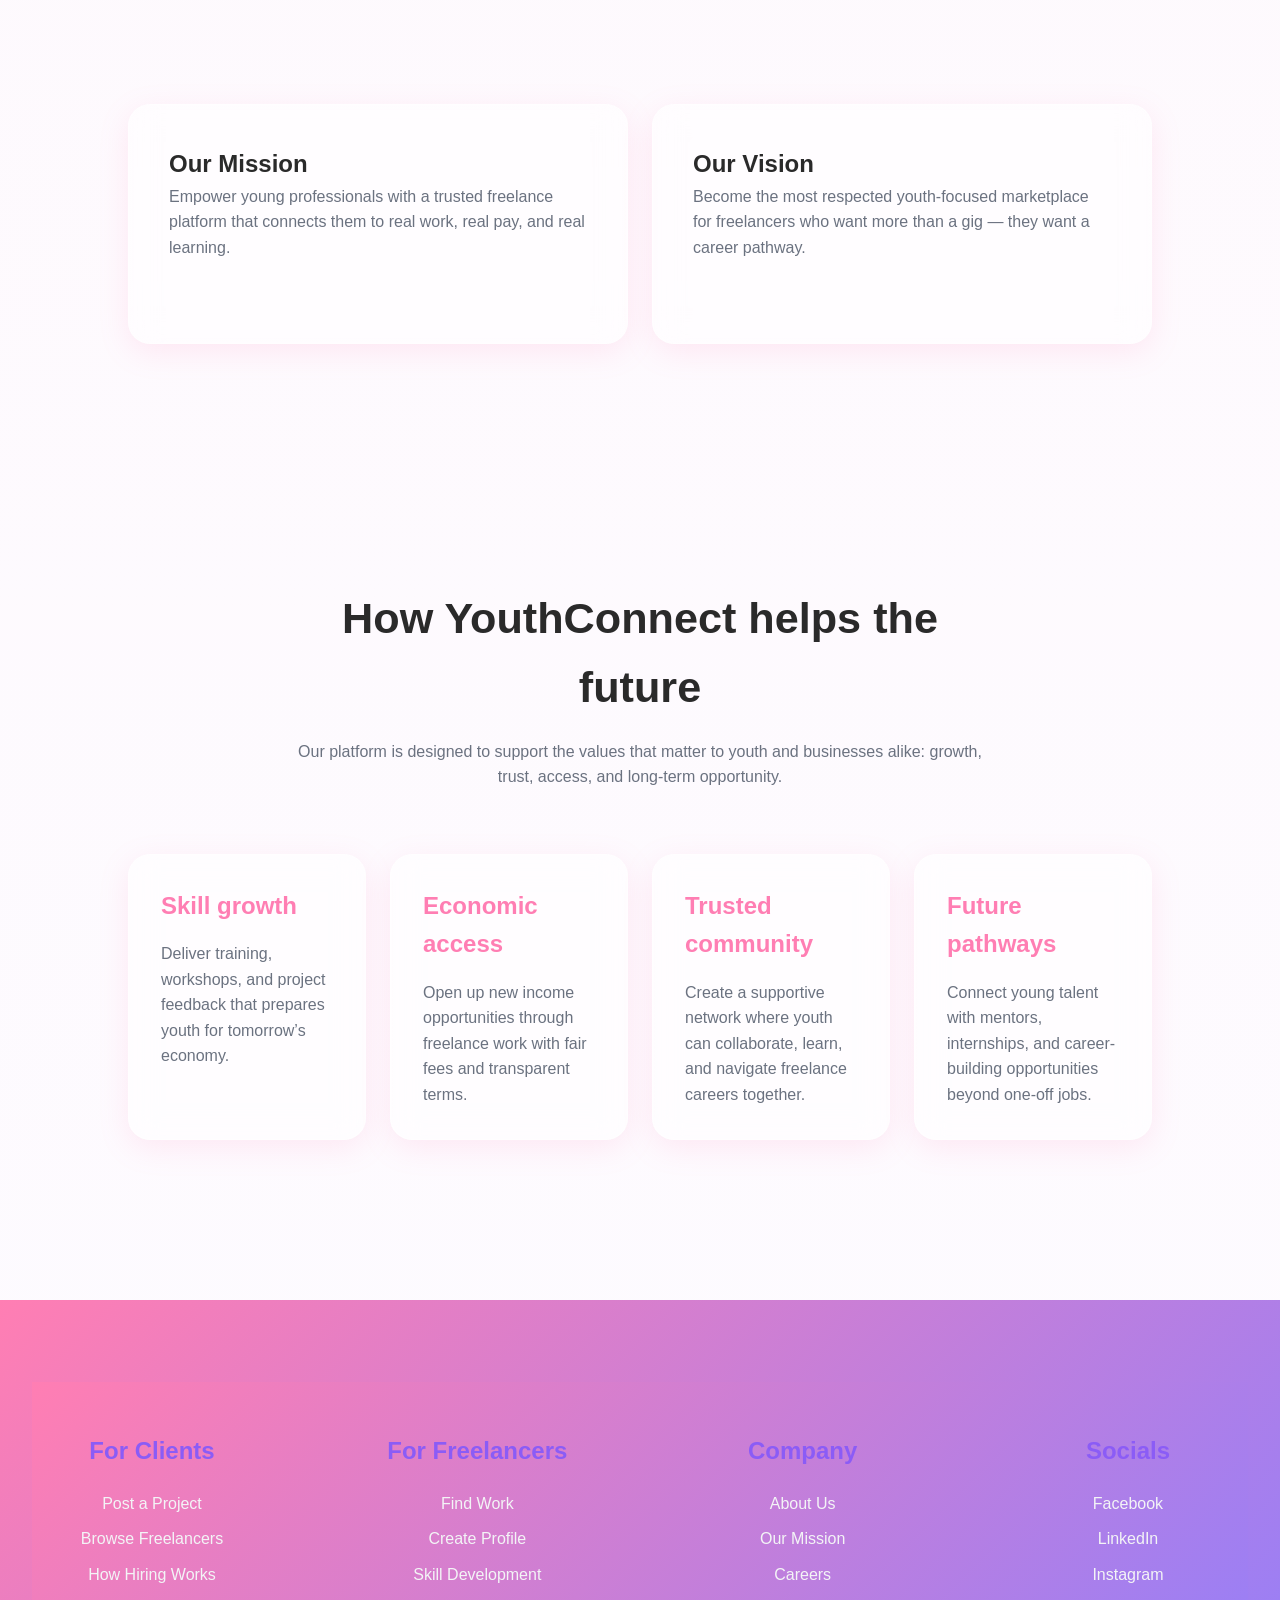
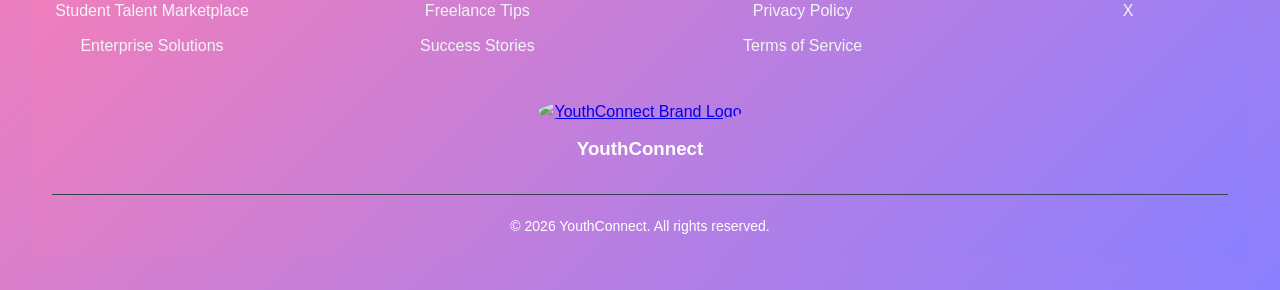
==== commit 06e2fbe8: "Update Home link in navigation to point to index.html" ====
--- a/about.html
+++ b/about.html
@@ -22,7 +22,7 @@
 
         <nav>
             <ul class="nav-links">
-                <li><a href="home.html">Home</a></li>
+                <li><a href="index.html">Home</a></li>
                 <li><a href="about.html" class="active">About</a></li>
                 <li><a href="opportunities.html">Opportunities</a></li>
                 <li><a href="contact.html">Contact</a></li>
--- a/navbar.css
+++ b/navbar.css
@@ -1,270 +1,270 @@
-/* =========================
-   NAVBAR
-========================= */
-
-.navbar {
-    position: sticky;
-    top: 0;
-
-    display: flex;
-    justify-content: space-between;
-    align-items: center;
-
-    padding: 1.2rem 6%;
-
-    background: rgba(255, 255, 255, 0.7);
-
-    -webkit-backdrop-filter: blur(14px);
-    backdrop-filter: blur(14px);
-
-    border-bottom: 1px solid rgba(255, 255, 255, 0.3);
-
-    z-index: 1000;
-}
-
-/* LOGO */
-
-.logo h1 a {
-    text-decoration: none;
-    font-size: 1.8rem;
-    font-weight: 800;
-
-    background: linear-gradient(
-        135deg,
-        #ff7eb3,
-        #8b7fff
-    );
-
-    -webkit-background-clip: text;
-    background-clip: text;
-
-    color: transparent;
-
-    cursor: pointer;
-}
-
-.logo h1 {
-    text-decoration: none;
-    font-size: 1.8rem;
-    font-weight: 800;
-
-    background: linear-gradient(
-        135deg,
-        #ff7eb3,
-        #8b7fff
-    );
-
-    -webkit-background-clip: text;
-    background-clip: text;
-
-    color: transparent;
-
-    cursor: pointer;
-}
-
-/* NAV LINKS */
-
-.nav-links {
-    display: flex;
-    gap: 2rem;
-
-    list-style: none;
-}
-
-.nav-links a {
-    text-decoration: none;
-    color: #2a2a2a;
-
-    font-weight: 600;
-
-    transition: 0.3s ease;
-}
-
-.nav-links a:hover {
-    color: #ff7eb3;
-}
-
-/* AUTH BUTTONS */
-
-.auth-buttons {
-    display: flex;
-    gap: 1rem;
-}
-
-.login-btn,
-.signup-btn {
-    text-decoration: none;
-
-    background: linear-gradient(
-        135deg,
-        #ff7eb3,
-        #8b7fff
-    );
-
-    color: white;
-
-    padding: 12px 24px;
-
-    border-radius: 999px;
-
-    font-weight: 600;
-
-    transition: 0.3s ease;
-
-    box-shadow: 0 8px 30px rgba(255, 126, 179, 0.15);
-}
-
-.login-btn:hover,
-.signup-btn:hover {
-    transform: translateY(-2px);
-}
-
-/* RESPONSIVE */
-
-@media (max-width: 900px) {
-
-    .navbar {
-        flex-direction: column;
-        gap: 1rem;
-    }
-
-    .nav-links {
-        flex-wrap: wrap;
-        justify-content: center;
-    }
-}
-
-@media (max-width: 600px) {
-
-    .nav-links {
-        gap: 1rem;
-    }
-
-    .login-btn,
-    .signup-btn {
-        padding: 10px 18px;
-    }
-}
-
-.nav-links .active {
-    color: var(--pink-main);
-}
-
-.profile-menu {
-    position: relative;
-}
-
-.profile-toggle {
-    width: 50px;
-    height: 50px;
-    border-radius: 50%;
-    border: none;
-    cursor: pointer;
-
-    background: var(--gradient);
-    color: white;
-
-    font-size: 1.1rem;
-
-    display: flex;
-    justify-content: center;
-    align-items: center;
-
-    box-shadow: var(--shadow);
-}
-
-.profile-toggle:hover {
-    transform: translateY(-2px);
-}
-
-.dropdown {
-    position: absolute;
-    right: 0;
-    top: 60px;
-
-    width: 220px;
-
-    background: white;
-
-    border-radius: 20px;
-
-    box-shadow: 0 10px 30px rgba(0,0,0,0.1);
-
-    overflow: hidden;
-}
-
-.dropdown a,
-.dropdown button {
-    width: 100%;
-
-    display: flex;
-    align-items: center;
-
-    gap: 10px;
-
-    padding: 15px 20px;
-
-    border: none;
-    background: none;
-
-    text-decoration: none;
-
-    color: #333;
-
-    font-size: 1rem;
-
-    cursor: pointer;
-}
-
-.dropdown a:hover,
-.dropdown button:hover {
-    background: #f8f8f8;
-}
-
-.hidden {
-    display: none;
-}
-
-/* Container management */
-.auth-wrapper {
-    position: relative;
-    display: flex;
-    align-items: center;
-}
-
-.user-profile-menu {
-    display: flex;
-    align-items: center;
-    position: relative;
-}
-
-/* Floating overlay drop menu framework adjustments */
-.profile-dropdown {
-    position: absolute;
-    top: 130%;
-    right: 0;
-    background-color: #ffffff;
-    border: 1px solid #f1d4e4; /* Matching your custom design system variable */
-    border-radius: 12px;
-    min-width: 160px;
-    box-shadow: 0px 8px 24px rgba(255, 126, 179, 0.1);
-    z-index: 1000;
-    overflow: hidden;
-}
-
-.profile-dropdown a {
-    display: flex;
-    align-items: center;
-    gap: 0.75rem;
-    padding: 0.75rem 1rem;
-    color: #2a2a2a;
-    text-decoration: none;
-    font-size: 0.9rem;
-    font-weight: 500;
-    transition: background 0.2s;
-}
-
-.profile-dropdown a:hover {
-    background-color: #fff5f9;
-    color: #ff7eb3;
-}
+/* =========================
+   NAVBAR
+========================= */
+
+.navbar {
+    position: sticky;
+    top: 0;
+
+    display: flex;
+    justify-content: space-between;
+    align-items: center;
+
+    padding: 1.2rem 6%;
+
+    background: rgba(255, 255, 255, 0.7);
+
+    -webkit-backdrop-filter: blur(14px);
+    backdrop-filter: blur(14px);
+
+    border-bottom: 1px solid rgba(255, 255, 255, 0.3);
+
+    z-index: 1000;
+}
+
+/* LOGO */
+
+.logo h1 a {
+    text-decoration: none;
+    font-size: 1.8rem;
+    font-weight: 800;
+
+    background: linear-gradient(
+        135deg,
+        #ff7eb3,
+        #8b7fff
+    );
+
+    -webkit-background-clip: text;
+    background-clip: text;
+
+    color: transparent;
+
+    cursor: pointer;
+}
+
+.logo h1 {
+    text-decoration: none;
+    font-size: 1.8rem;
+    font-weight: 800;
+
+    background: linear-gradient(
+        135deg,
+        #ff7eb3,
+        #8b7fff
+    );
+
+    -webkit-background-clip: text;
+    background-clip: text;
+
+    color: transparent;
+
+    cursor: pointer;
+}
+
+/* NAV LINKS */
+
+.nav-links {
+    display: flex;
+    gap: 2rem;
+
+    list-style: none;
+}
+
+.nav-links a {
+    text-decoration: none;
+    color: #2a2a2a;
+
+    font-weight: 600;
+
+    transition: 0.3s ease;
+}
+
+.nav-links a:hover {
+    color: #ff7eb3;
+}
+
+/* AUTH BUTTONS */
+
+.auth-buttons {
+    display: flex;
+    gap: 1rem;
+}
+
+.login-btn,
+.signup-btn {
+    text-decoration: none;
+
+    background: linear-gradient(
+        135deg,
+        #ff7eb3,
+        #8b7fff
+    );
+
+    color: white;
+
+    padding: 12px 24px;
+
+    border-radius: 999px;
+
+    font-weight: 600;
+
+    transition: 0.3s ease;
+
+    box-shadow: 0 8px 30px rgba(255, 126, 179, 0.15);
+}
+
+.login-btn:hover,
+.signup-btn:hover {
+    transform: translateY(-2px);
+}
+
+/* RESPONSIVE */
+
+@media (max-width: 900px) {
+
+    .navbar {
+        flex-direction: column;
+        gap: 1rem;
+    }
+
+    .nav-links {
+        flex-wrap: wrap;
+        justify-content: center;
+    }
+}
+
+@media (max-width: 600px) {
+
+    .nav-links {
+        gap: 1rem;
+    }
+
+    .login-btn,
+    .signup-btn {
+        padding: 10px 18px;
+    }
+}
+
+.nav-links .active {
+    color: var(--pink-main);
+}
+
+.profile-menu {
+    position: relative;
+}
+
+.profile-toggle {
+    width: 50px;
+    height: 50px;
+    border-radius: 50%;
+    border: none;
+    cursor: pointer;
+
+    background: var(--gradient);
+    color: white;
+
+    font-size: 1.1rem;
+
+    display: flex;
+    justify-content: center;
+    align-items: center;
+
+    box-shadow: var(--shadow);
+}
+
+.profile-toggle:hover {
+    transform: translateY(-2px);
+}
+
+.dropdown {
+    position: absolute;
+    right: 0;
+    top: 60px;
+
+    width: 220px;
+
+    background: white;
+
+    border-radius: 20px;
+
+    box-shadow: 0 10px 30px rgba(0,0,0,0.1);
+
+    overflow: hidden;
+}
+
+.dropdown a,
+.dropdown button {
+    width: 100%;
+
+    display: flex;
+    align-items: center;
+
+    gap: 10px;
+
+    padding: 15px 20px;
+
+    border: none;
+    background: none;
+
+    text-decoration: none;
+
+    color: #333;
+
+    font-size: 1rem;
+
+    cursor: pointer;
+}
+
+.dropdown a:hover,
+.dropdown button:hover {
+    background: #f8f8f8;
+}
+
+.hidden {
+    display: none;
+}
+
+/* Container management */
+.auth-wrapper {
+    position: relative;
+    display: flex;
+    align-items: center;
+}
+
+.user-profile-menu {
+    display: flex;
+    align-items: center;
+    position: relative;
+}
+
+/* Floating overlay drop menu framework adjustments */
+.profile-dropdown {
+    position: absolute;
+    top: 130%;
+    right: 0;
+    background-color: #ffffff;
+    border: 1px solid #f1d4e4; /* Matching your custom design system variable */
+    border-radius: 12px;
+    min-width: 160px;
+    box-shadow: 0px 8px 24px rgba(255, 126, 179, 0.1);
+    z-index: 1000;
+    overflow: hidden;
+}
+
+.profile-dropdown a {
+    display: flex;
+    align-items: center;
+    gap: 0.75rem;
+    padding: 0.75rem 1rem;
+    color: #2a2a2a;
+    text-decoration: none;
+    font-size: 0.9rem;
+    font-weight: 500;
+    transition: background 0.2s;
+}
+
+.profile-dropdown a:hover {
+    background-color: #fff5f9;
+    color: #ff7eb3;
+}
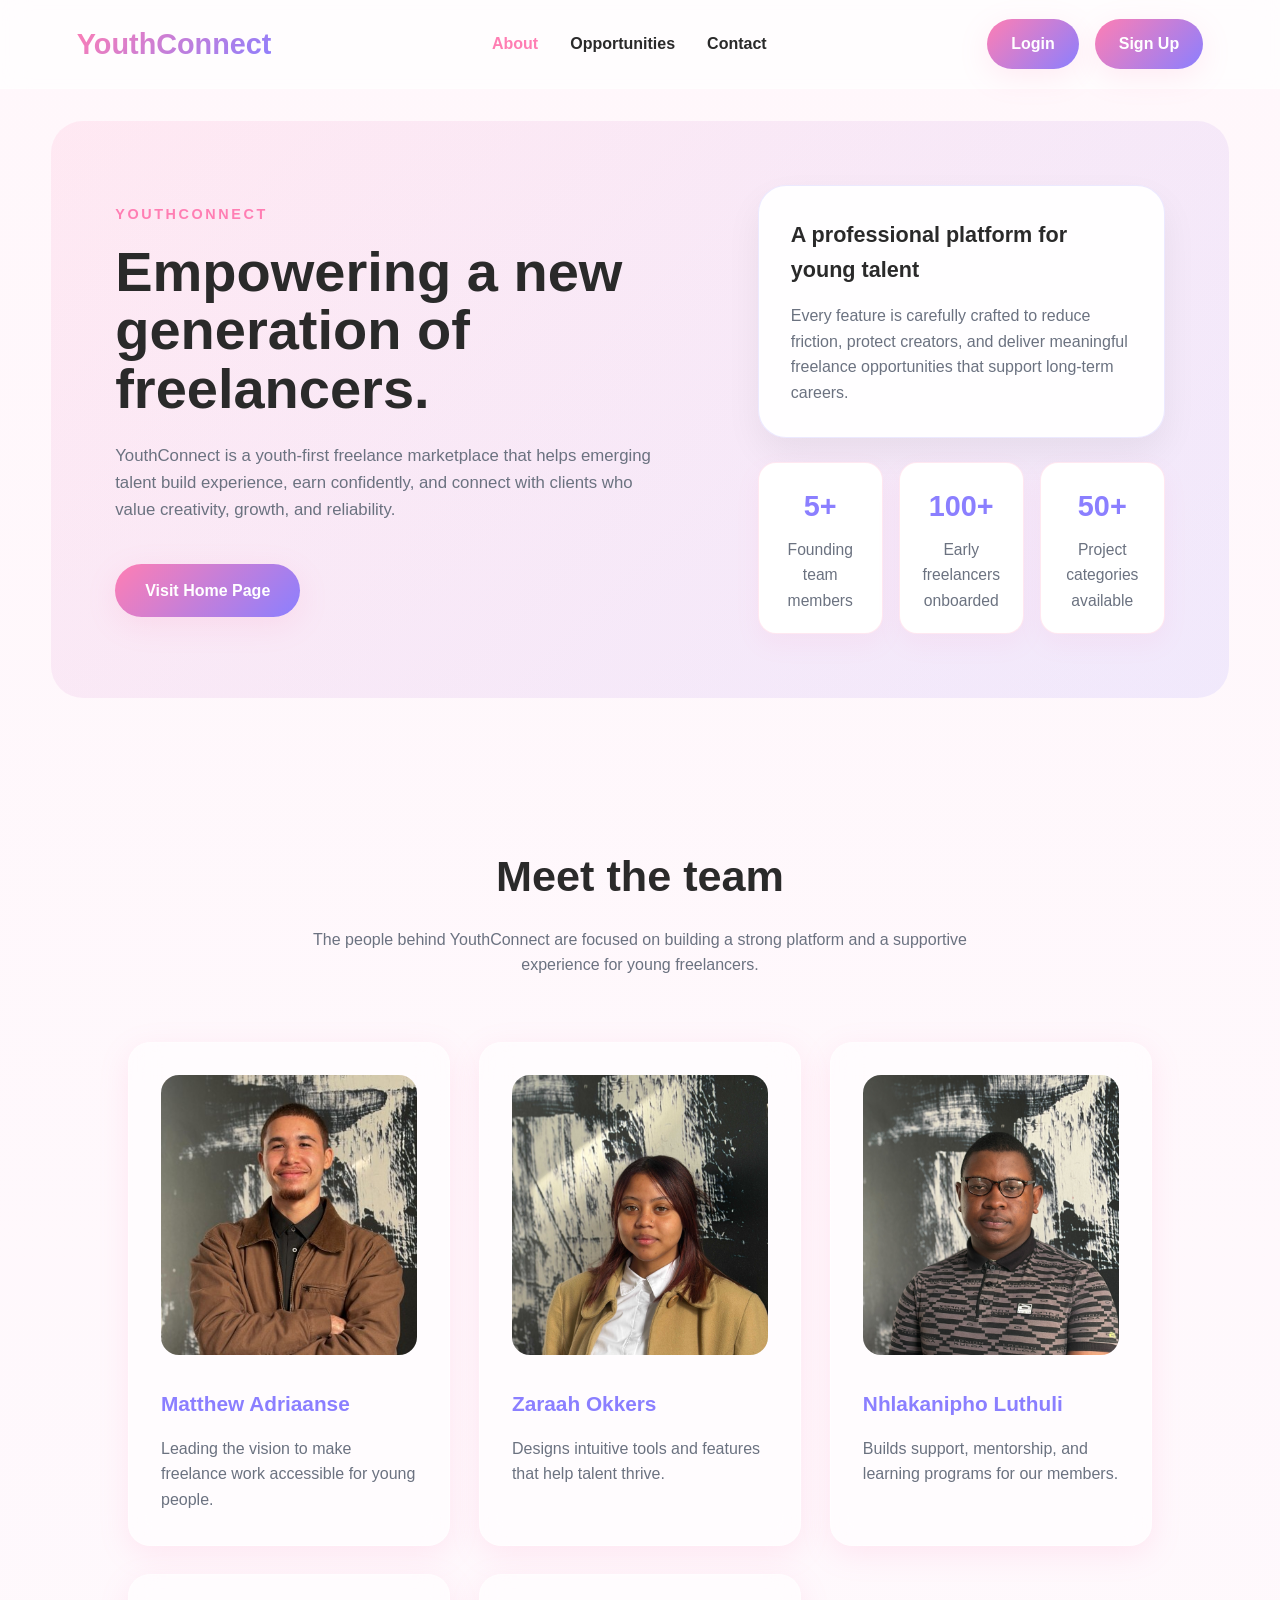
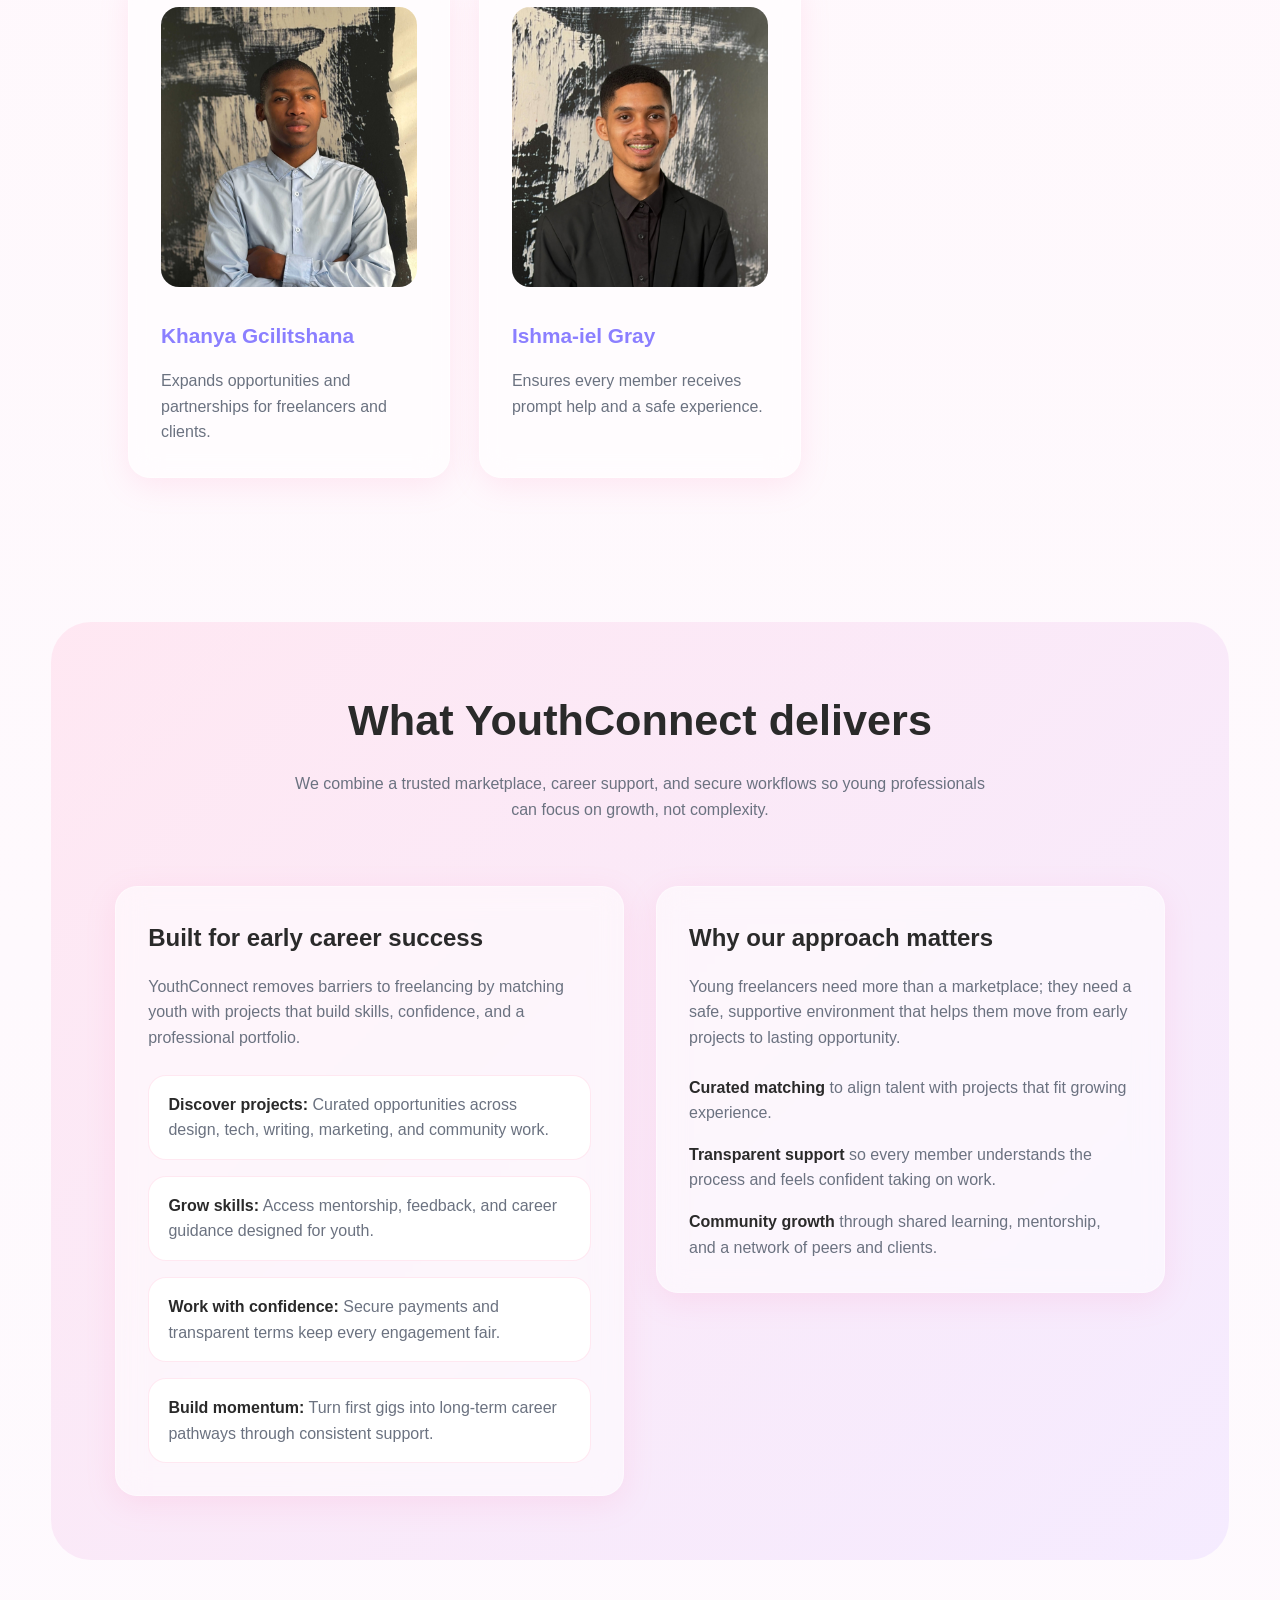
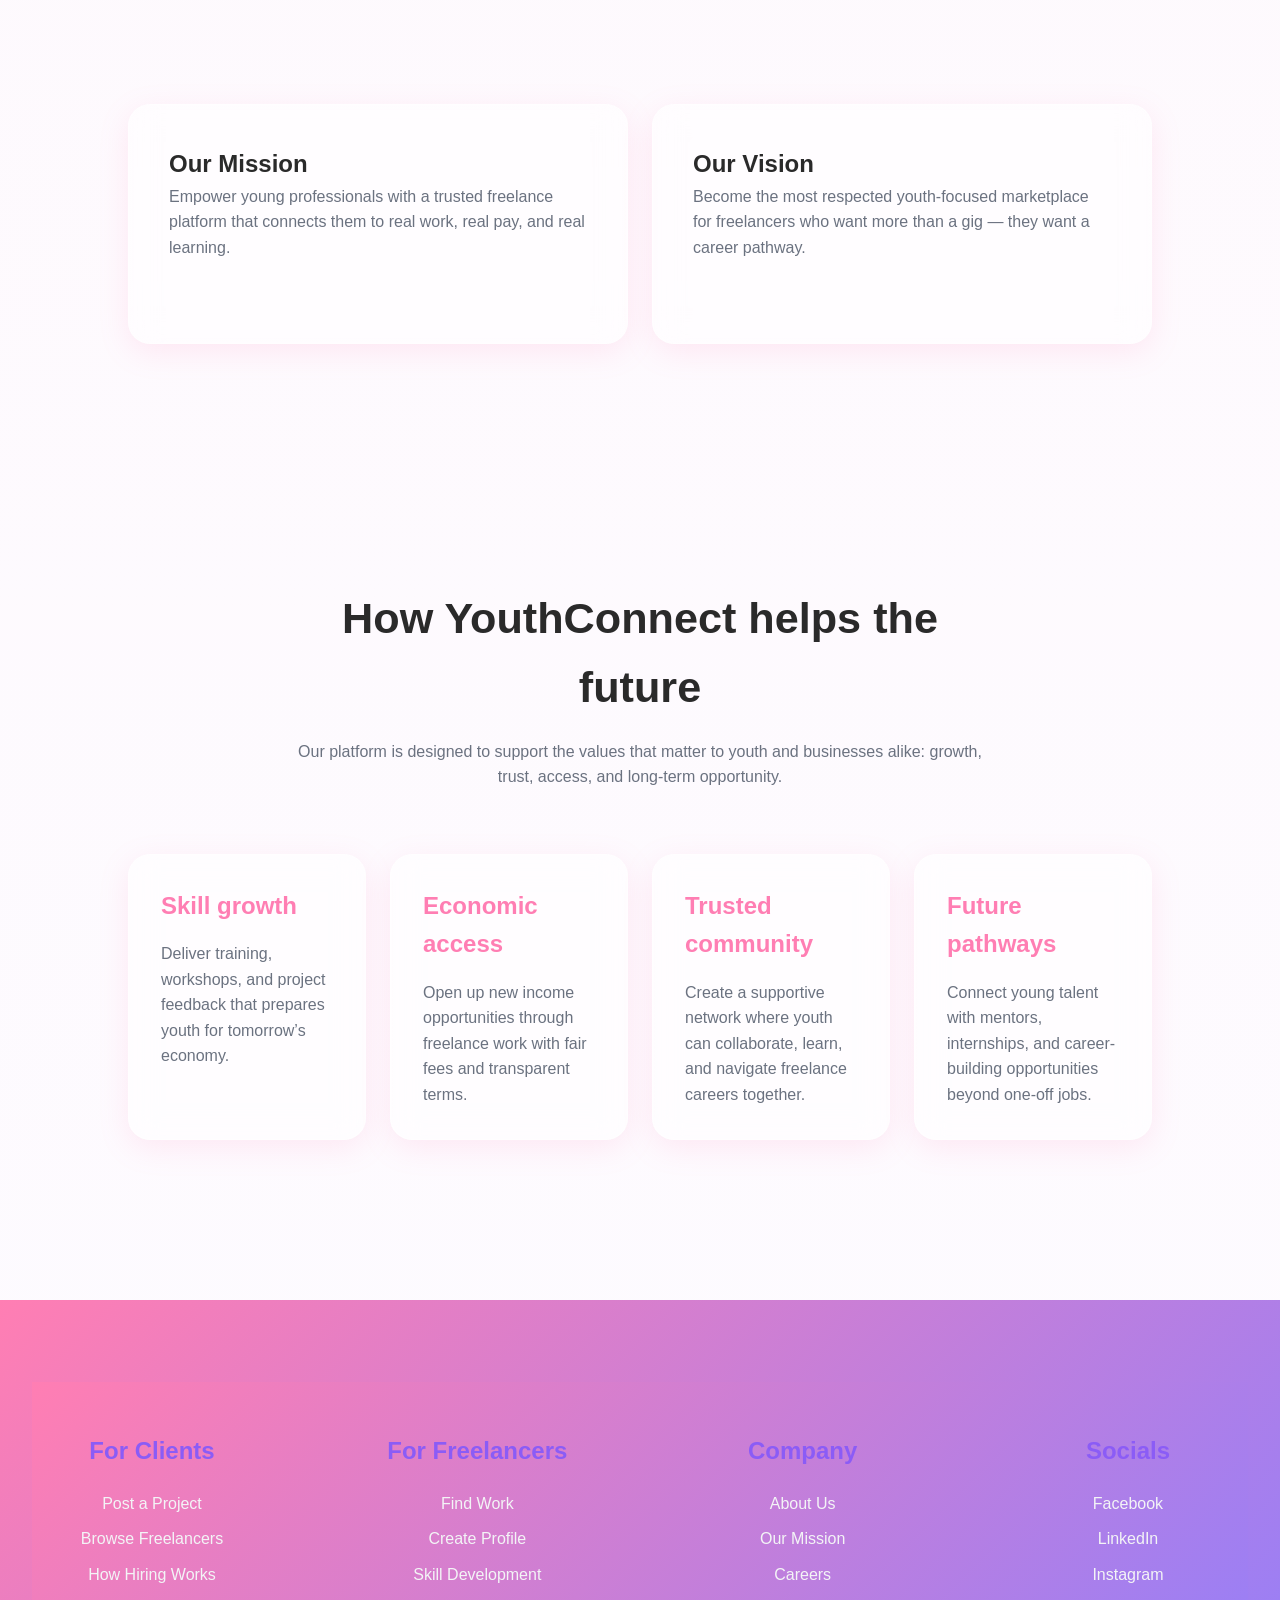
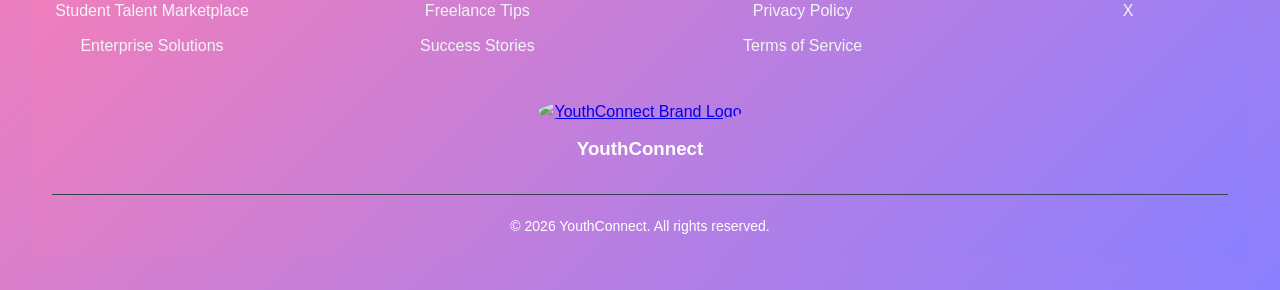
==== commit 5b9abc76: "Remove Home link from navigation menu" ====
--- a/about.html
+++ b/about.html
@@ -22,7 +22,7 @@
 
         <nav>
             <ul class="nav-links">
-                <li><a href="index.html">Home</a></li>
+                
                 <li><a href="about.html" class="active">About</a></li>
                 <li><a href="opportunities.html">Opportunities</a></li>
                 <li><a href="contact.html">Contact</a></li>
--- a/navbar.css
+++ b/navbar.css
@@ -61,7 +61,20 @@
 
     cursor: pointer;
 }
-
+.hero img {
+  width: 350px;
+  max-width: 100%;
+  height: auto;
+  display: block;
+  margin: 0 auto;
+}
+
+.hero {
+  display: flex;
+  justify-content: center;
+  align-items: center;
+  min-height: 100vh;
+}
 /* NAV LINKS */
 
 .nav-links {
@@ -268,3 +281,274 @@
     background-color: #fff5f9;
     color: #ff7eb3;
 }
+=======
+/* =========================
+   NAVBAR
+========================= */
+
+.navbar {
+    position: sticky;
+    top: 0;
+
+    display: flex;
+    justify-content: space-between;
+    align-items: center;
+
+    padding: 1.2rem 6%;
+
+    background: rgba(255, 255, 255, 0.7);
+
+    -webkit-backdrop-filter: blur(14px);
+    backdrop-filter: blur(14px);
+
+    border-bottom: 1px solid rgba(255, 255, 255, 0.3);
+
+    z-index: 1000;
+}
+
+/* LOGO */
+
+.logo h1 a {
+    text-decoration: none;
+    font-size: 1.8rem;
+    font-weight: 800;
+
+    background: linear-gradient(
+        135deg,
+        #ff7eb3,
+        #8b7fff
+    );
+
+    -webkit-background-clip: text;
+    background-clip: text;
+
+    color: transparent;
+
+    cursor: pointer;
+}
+
+.logo h1 {
+    text-decoration: none;
+    font-size: 1.8rem;
+    font-weight: 800;
+
+    background: linear-gradient(
+        135deg,
+        #ff7eb3,
+        #8b7fff
+    );
+
+    -webkit-background-clip: text;
+    background-clip: text;
+
+    color: transparent;
+
+    cursor: pointer;
+}
+
+/* NAV LINKS */
+
+.nav-links {
+    display: flex;
+    gap: 2rem;
+
+    list-style: none;
+}
+
+.nav-links a {
+    text-decoration: none;
+    color: #2a2a2a;
+
+    font-weight: 600;
+
+    transition: 0.3s ease;
+}
+
+.nav-links a:hover {
+    color: #ff7eb3;
+}
+
+/* AUTH BUTTONS */
+
+.auth-buttons {
+    display: flex;
+    gap: 1rem;
+}
+
+.login-btn,
+.signup-btn {
+    text-decoration: none;
+
+    background: linear-gradient(
+        135deg,
+        #ff7eb3,
+        #8b7fff
+    );
+
+    color: white;
+
+    padding: 12px 24px;
+
+    border-radius: 999px;
+
+    font-weight: 600;
+
+    transition: 0.3s ease;
+
+    box-shadow: 0 8px 30px rgba(255, 126, 179, 0.15);
+}
+
+.login-btn:hover,
+.signup-btn:hover {
+    transform: translateY(-2px);
+}
+
+/* RESPONSIVE */
+
+@media (max-width: 900px) {
+
+    .navbar {
+        flex-direction: column;
+        gap: 1rem;
+    }
+
+    .nav-links {
+        flex-wrap: wrap;
+        justify-content: center;
+    }
+}
+
+@media (max-width: 600px) {
+
+    .nav-links {
+        gap: 1rem;
+    }
+
+    .login-btn,
+    .signup-btn {
+        padding: 10px 18px;
+    }
+}
+
+.nav-links .active {
+    color: var(--pink-main);
+}
+
+.profile-menu {
+    position: relative;
+}
+
+.profile-toggle {
+    width: 50px;
+    height: 50px;
+    border-radius: 50%;
+    border: none;
+    cursor: pointer;
+
+    background: var(--gradient);
+    color: white;
+
+    font-size: 1.1rem;
+
+    display: flex;
+    justify-content: center;
+    align-items: center;
+
+    box-shadow: var(--shadow);
+}
+
+.profile-toggle:hover {
+    transform: translateY(-2px);
+}
+
+.dropdown {
+    position: absolute;
+    right: 0;
+    top: 60px;
+
+    width: 220px;
+
+    background: white;
+
+    border-radius: 20px;
+
+    box-shadow: 0 10px 30px rgba(0,0,0,0.1);
+
+    overflow: hidden;
+}
+
+.dropdown a,
+.dropdown button {
+    width: 100%;
+
+    display: flex;
+    align-items: center;
+
+    gap: 10px;
+
+    padding: 15px 20px;
+
+    border: none;
+    background: none;
+
+    text-decoration: none;
+
+    color: #333;
+
+    font-size: 1rem;
+
+    cursor: pointer;
+}
+
+.dropdown a:hover,
+.dropdown button:hover {
+    background: #f8f8f8;
+}
+
+.hidden {
+    display: none;
+}
+
+/* Container management */
+.auth-wrapper {
+    position: relative;
+    display: flex;
+    align-items: center;
+}
+
+.user-profile-menu {
+    display: flex;
+    align-items: center;
+    position: relative;
+}
+
+/* Floating overlay drop menu framework adjustments */
+.profile-dropdown {
+    position: absolute;
+    top: 130%;
+    right: 0;
+    background-color: #ffffff;
+    border: 1px solid #f1d4e4; /* Matching your custom design system variable */
+    border-radius: 12px;
+    min-width: 160px;
+    box-shadow: 0px 8px 24px rgba(255, 126, 179, 0.1);
+    z-index: 1000;
+    overflow: hidden;
+}
+
+.profile-dropdown a {
+    display: flex;
+    align-items: center;
+    gap: 0.75rem;
+    padding: 0.75rem 1rem;
+    color: #2a2a2a;
+    text-decoration: none;
+    font-size: 0.9rem;
+    font-weight: 500;
+    transition: background 0.2s;
+}
+
+.profile-dropdown a:hover {
+    background-color: #fff5f9;
+    color: #ff7eb3;
+}
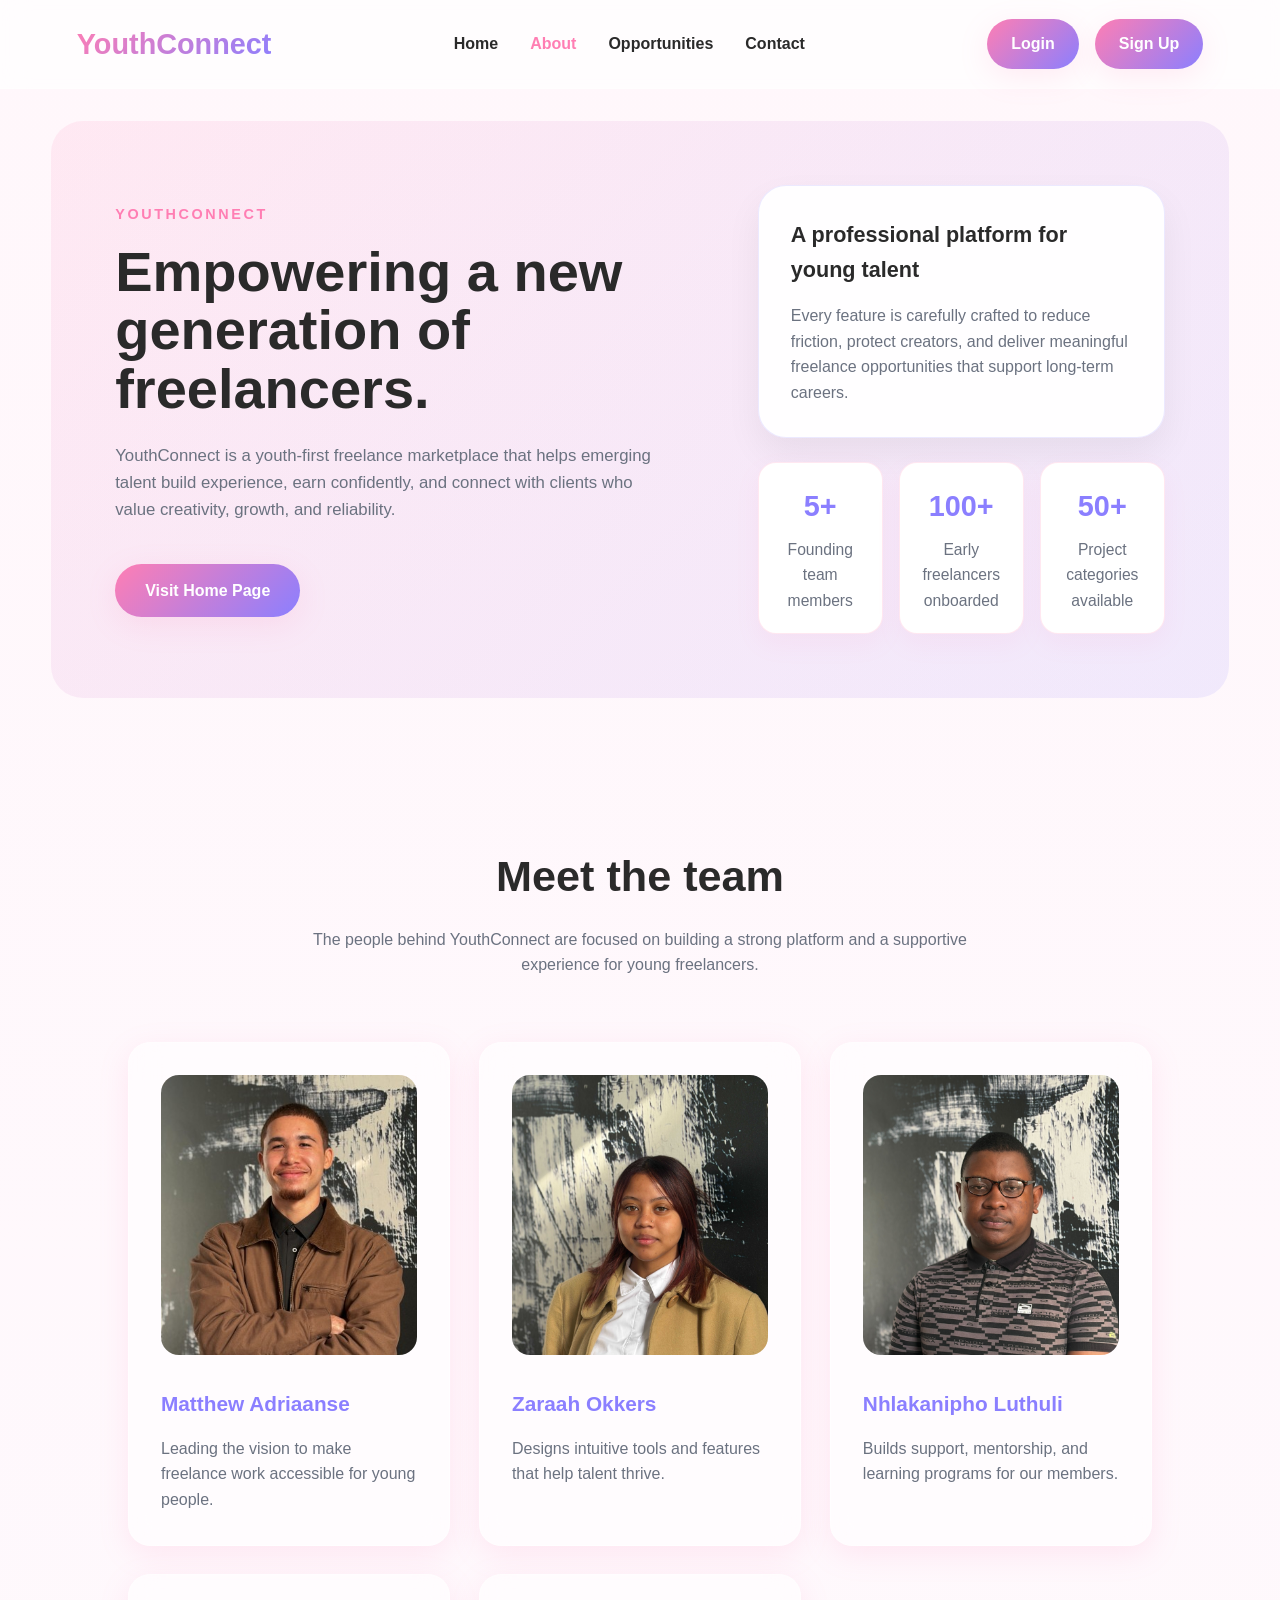
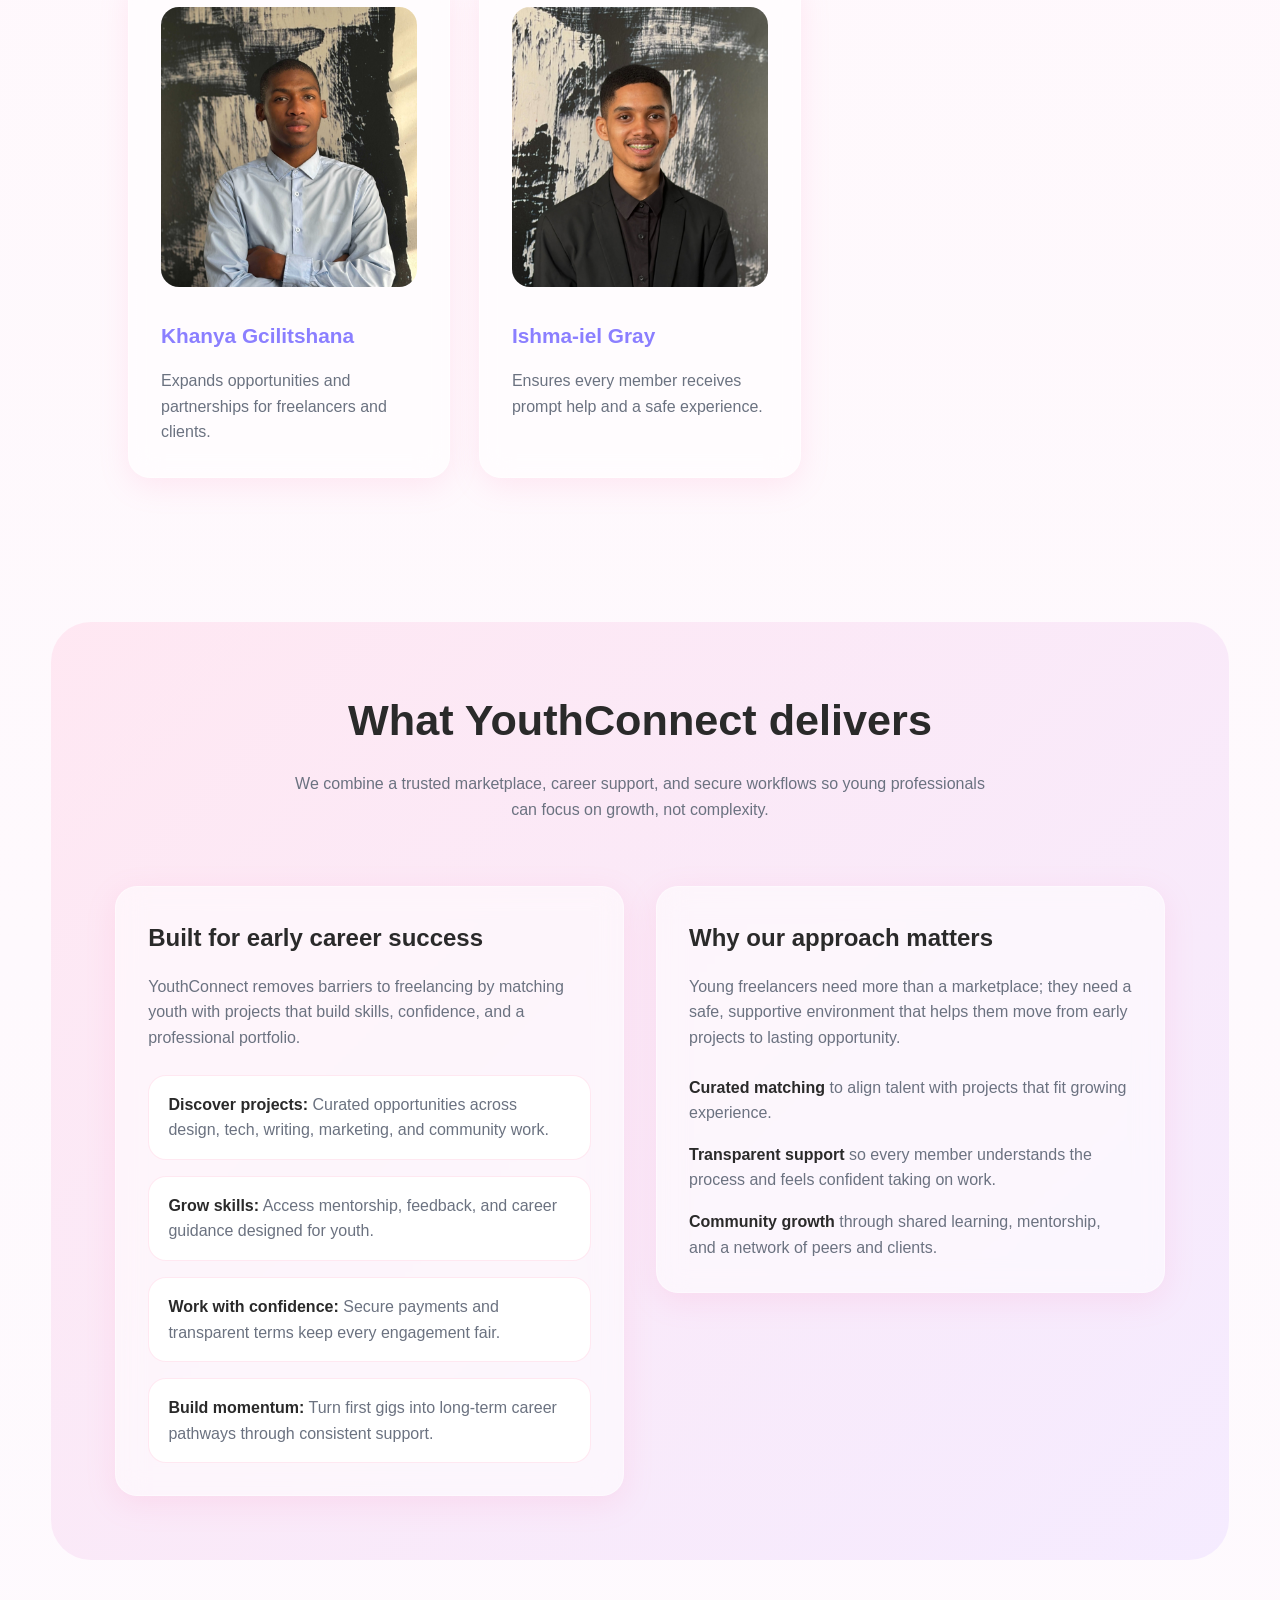
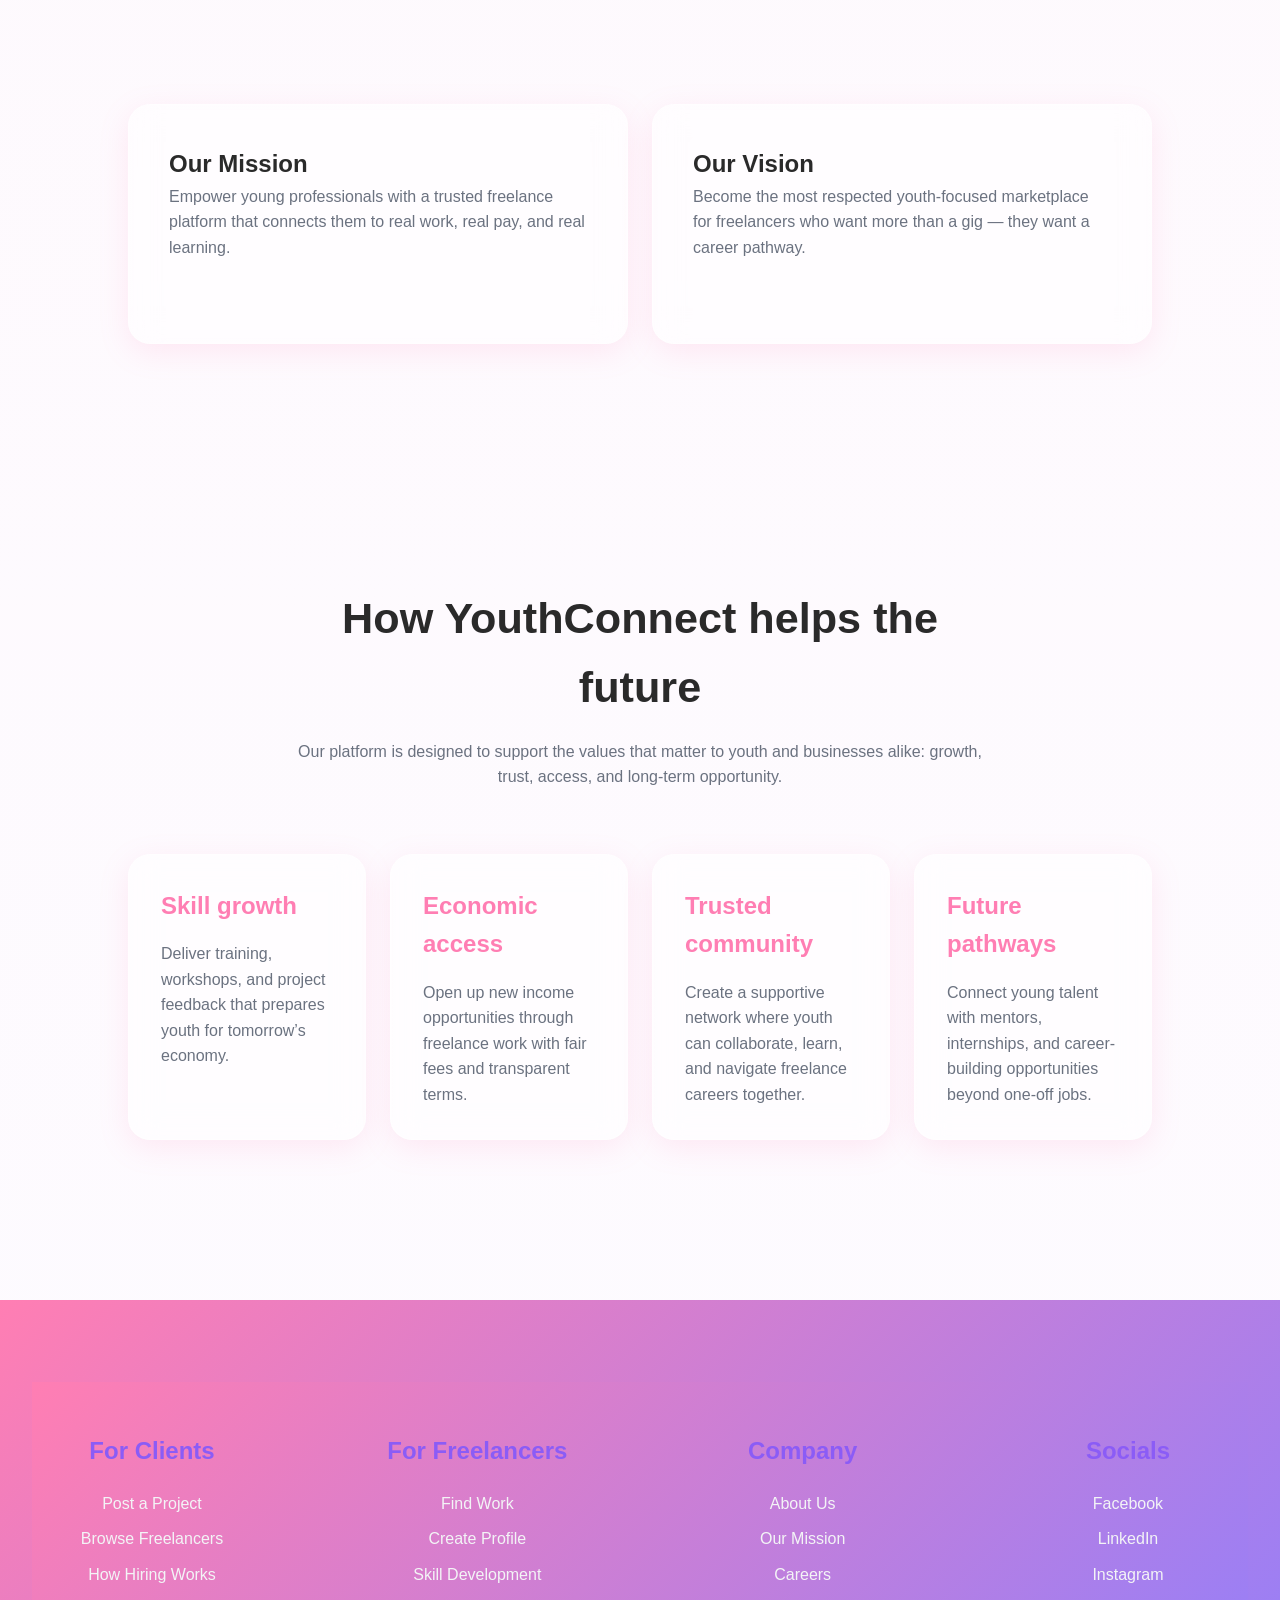
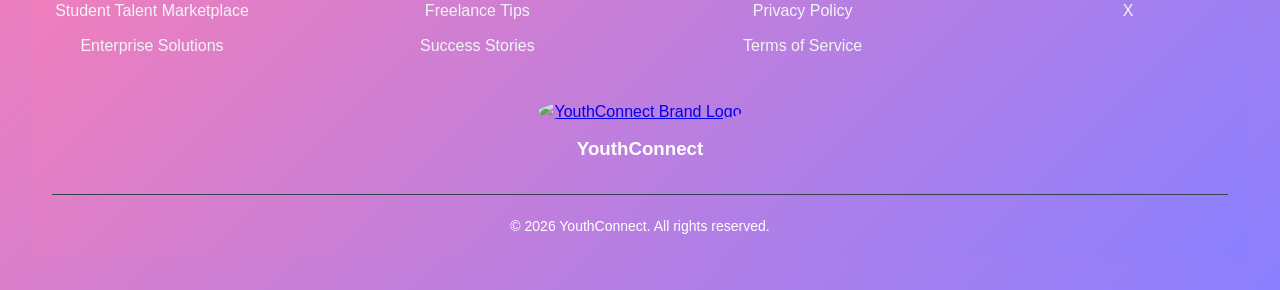
==== commit c2f7f3dc: "Add Home link to navigation in about.html" ====
--- a/about.html
+++ b/about.html
@@ -22,7 +22,7 @@
 
         <nav>
             <ul class="nav-links">
-                
+                <li><a href="index.html">Home</a></li>
                 <li><a href="about.html" class="active">About</a></li>
                 <li><a href="opportunities.html">Opportunities</a></li>
                 <li><a href="contact.html">Contact</a></li>
